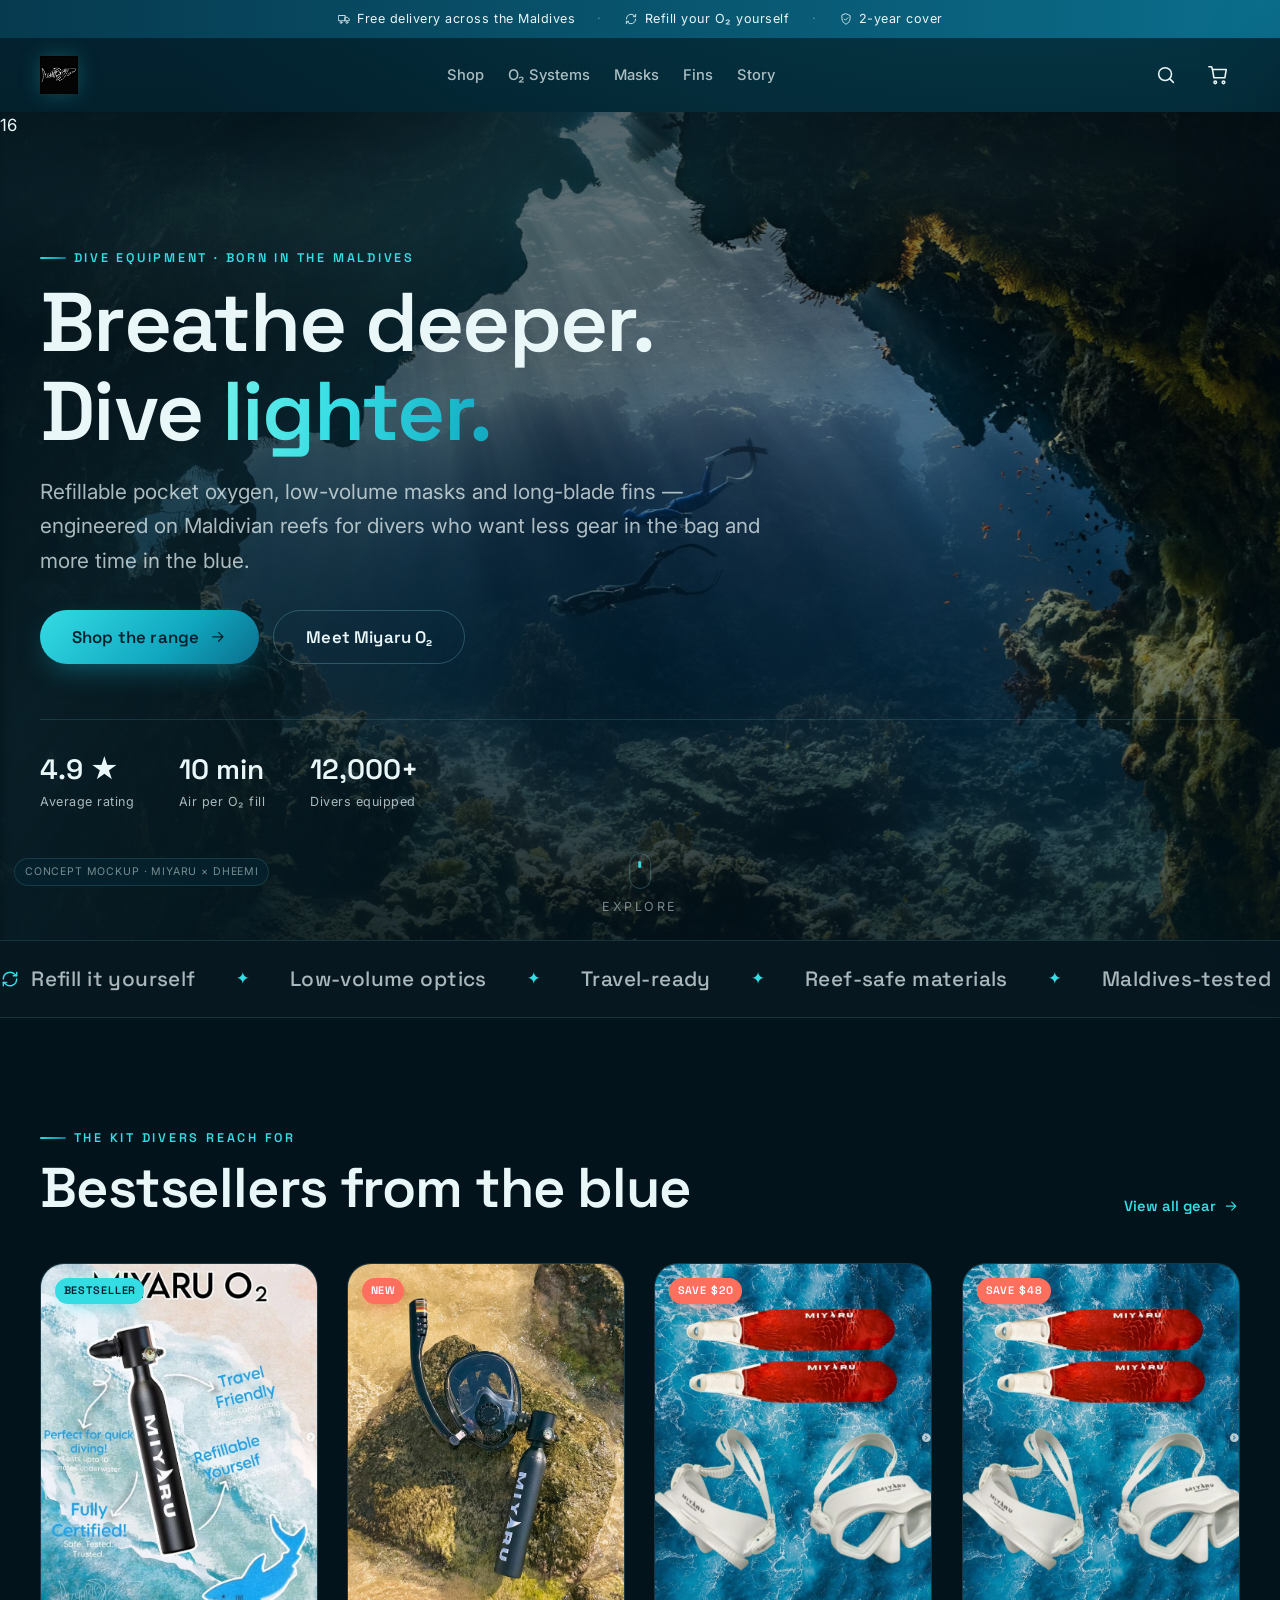
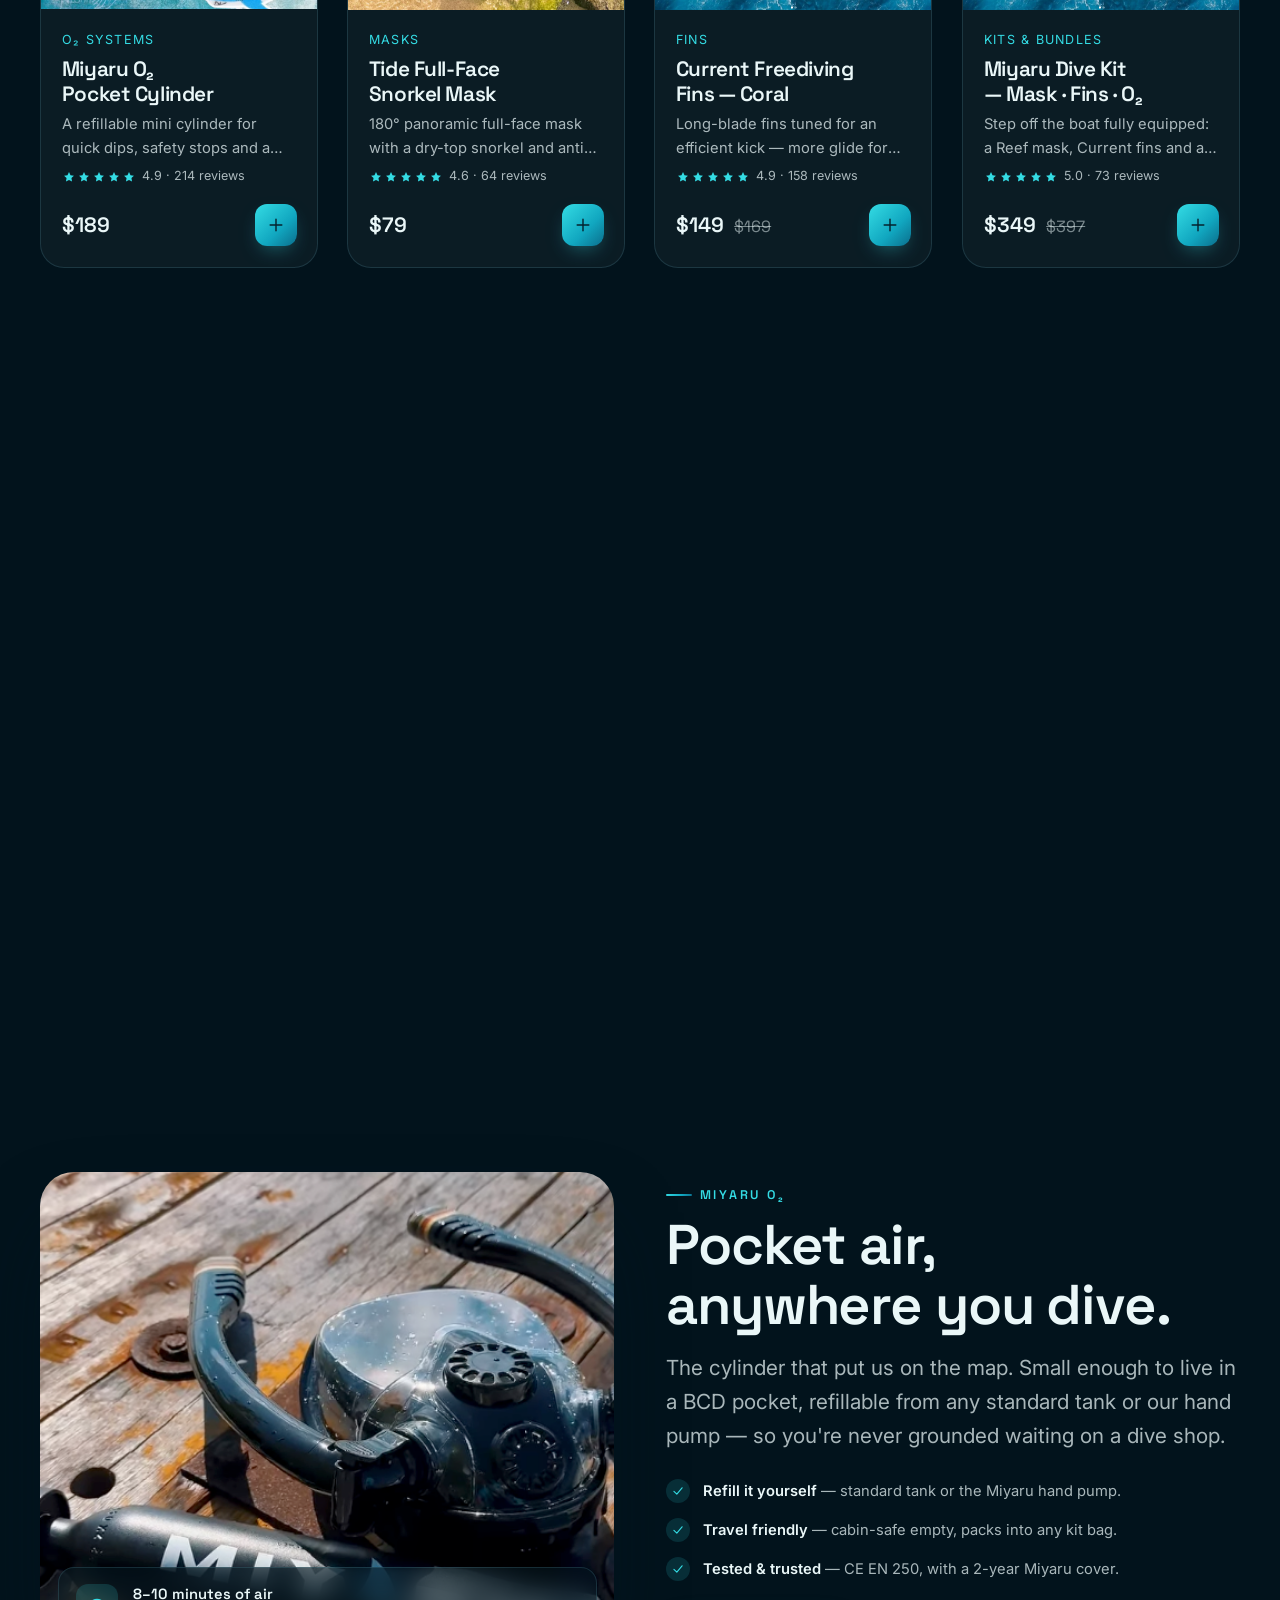
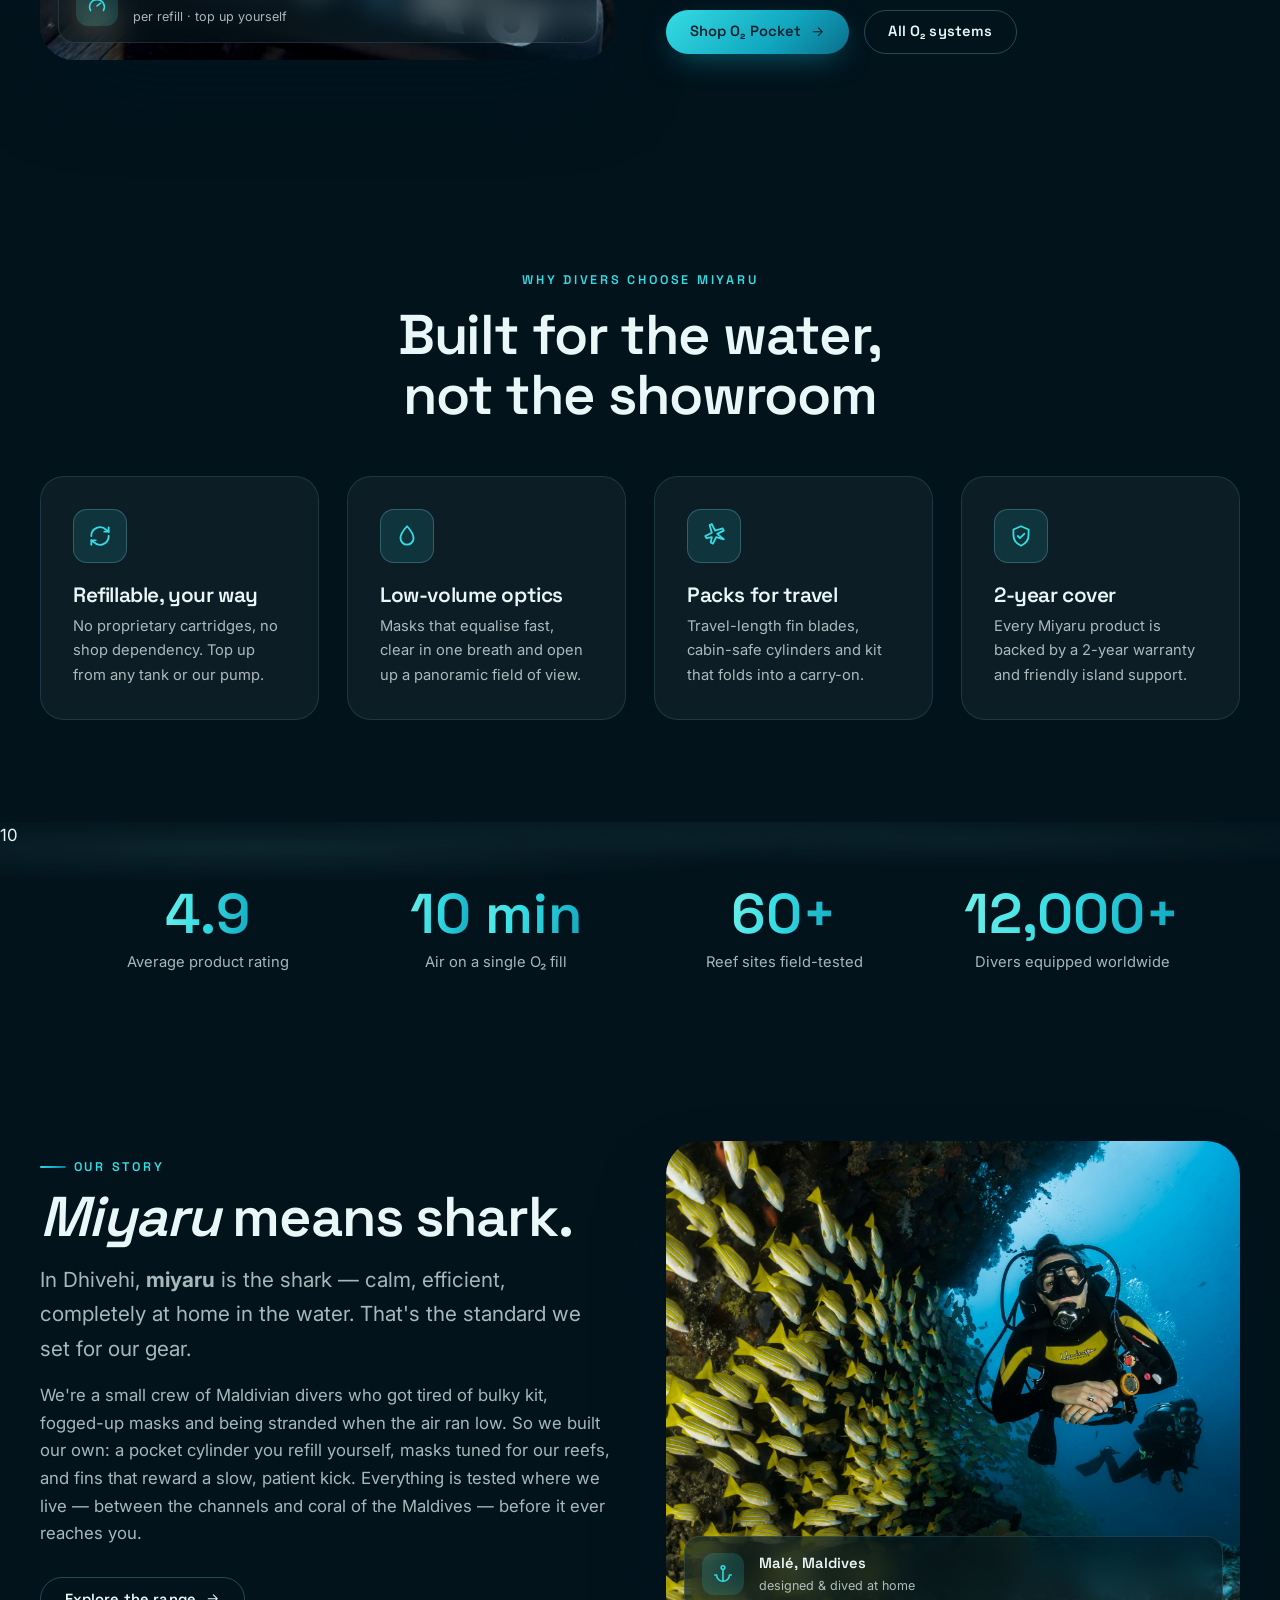
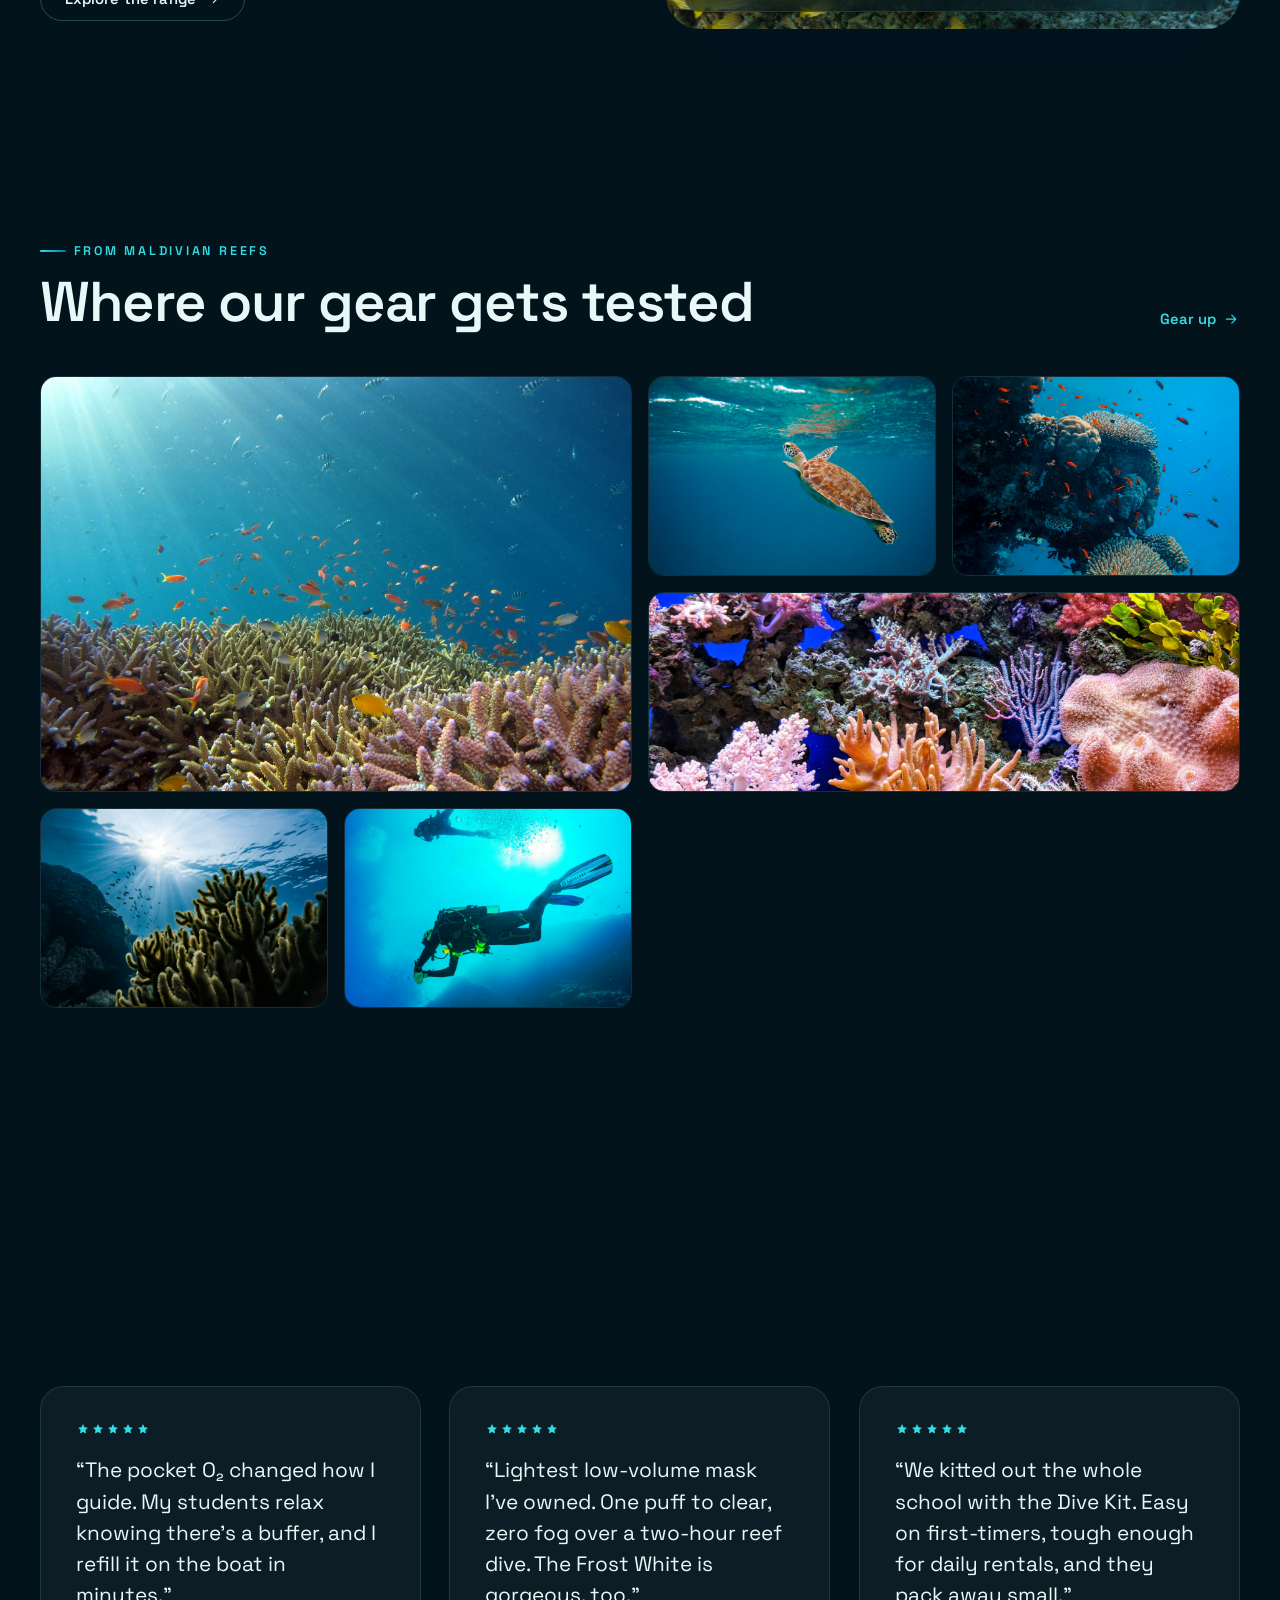
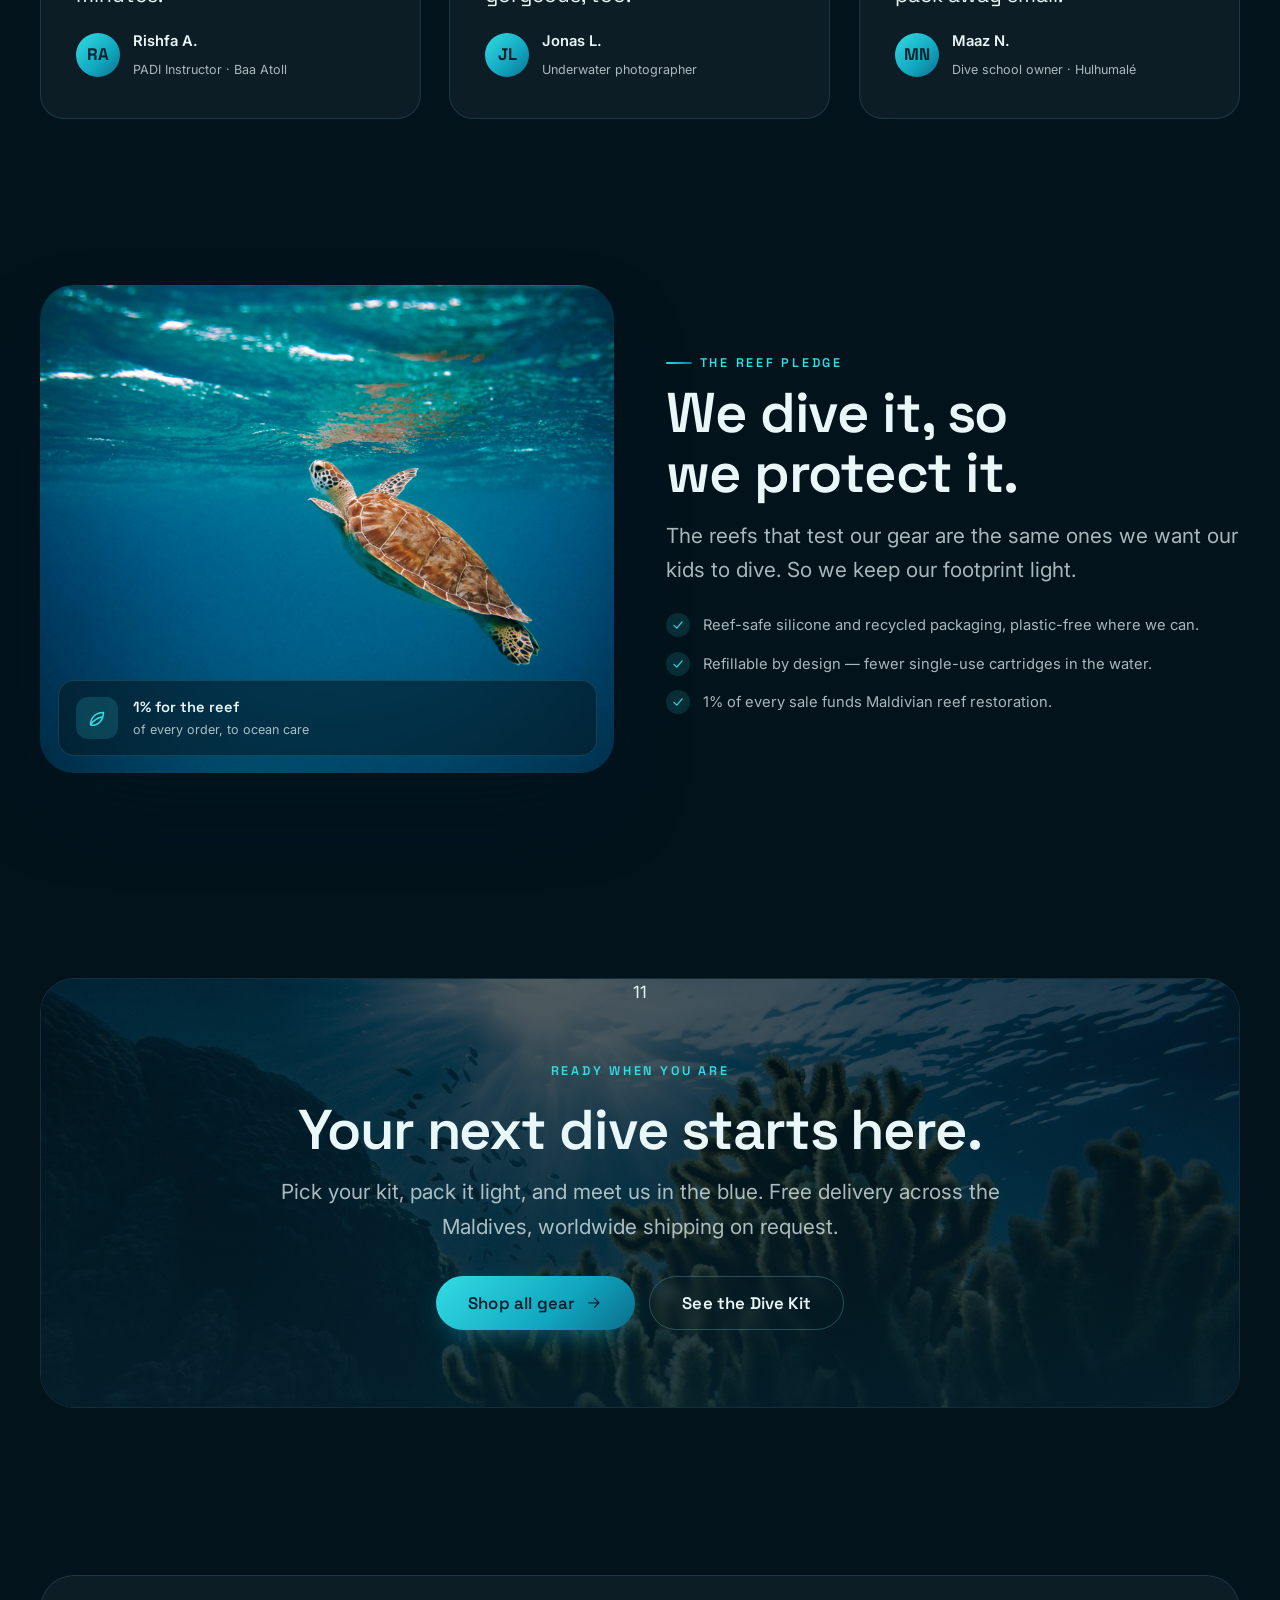
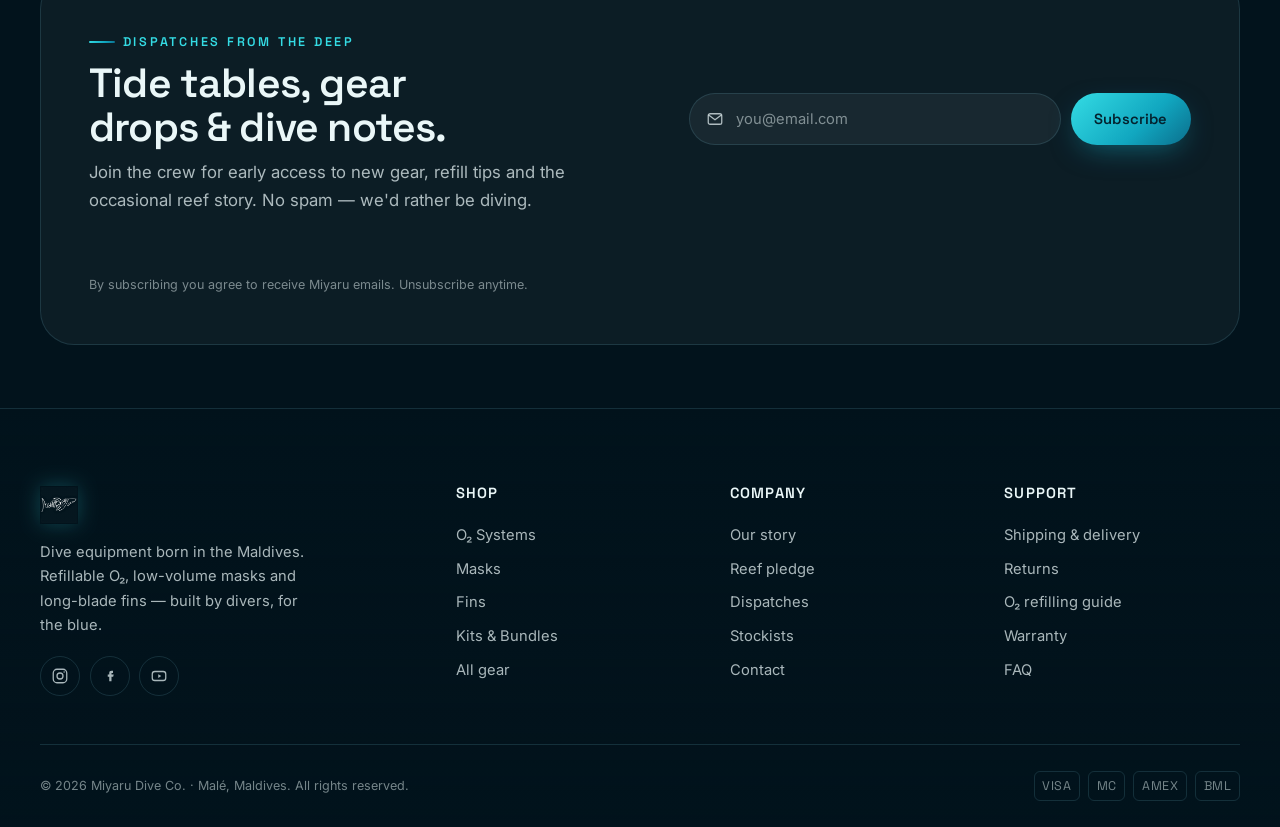
==== index.html @ 2f637803 "Miyaru dive-equipment mockup Static ocean-themed ecommerce concept: marketing home, shop, product de" ====
<!DOCTYPE html>
<html lang="en">
<head>
  <meta charset="UTF-8">
  <meta name="viewport" content="width=device-width, initial-scale=1, viewport-fit=cover">
  <title>Miyaru · Dive equipment born in the Maldives</title>
  <meta name="description" content="Miyaru makes refillable pocket oxygen, low-volume masks and long-blade freediving fins — engineered on Maldivian reefs for divers who want less gear and more water.">
  <meta name="theme-color" content="#02131c">
  <link rel="icon" href="assets/favicon.svg" type="image/svg+xml">
  <meta property="og:title" content="Miyaru · Dive equipment born in the Maldives">
  <meta property="og:description" content="Refillable pocket oxygen, low-volume masks and long-blade fins. Built by divers, for the blue.">
  <meta property="og:type" content="website">
  <link rel="preconnect" href="https://fonts.googleapis.com">
  <link rel="preconnect" href="https://fonts.gstatic.com" crossorigin>
  <link href="https://fonts.googleapis.com/css2?family=Inter:wght@400;500;600;700&family=Space+Grotesk:wght@400;500;600;700&display=swap" rel="stylesheet">
  <link rel="stylesheet" href="css/styles.css">
</head>
<body data-page="home" data-year="2026">

  <main id="top">

    <!-- ============ HERO ============ -->
    <section class="hero">
      <div class="hero-media"><img data-parallax="0.16" src="assets/img/diver-blue.jpg" alt="Two freedivers gliding through a sunlit reef cavern"></div>
      <div class="caustics"></div>
      <div class="light-rays"></div>
      <div class="bubbles" data-count="16"></div>
      <div class="container wide hero-inner">
        <span class="eyebrow reveal fade">Dive equipment · born in the Maldives</span>
        <h1 class="reveal d1">Breathe deeper.<br>Dive <span class="text-grad">lighter.</span></h1>
        <p class="lede reveal d2">Refillable pocket oxygen, low-volume masks and long-blade fins — engineered on Maldivian reefs for divers who want less gear in the bag and more time in the blue.</p>
        <div class="hero-cta reveal d3">
          <a class="btn btn-lg" href="shop.html">Shop the range <svg class="ico" viewBox="0 0 24 24" fill="none" stroke="currentColor" stroke-width="1.7" stroke-linecap="round" stroke-linejoin="round"><path d="M5 12h14M13 6l6 6-6 6"/></svg></a>
          <a class="btn btn-ghost btn-lg" href="#o2">Meet Miyaru O₂</a>
        </div>
        <div class="hero-stats reveal d4">
          <div><div class="s-val"><span data-count="4.9"></span> ★</div><div class="s-lbl">Average rating</div></div>
          <div><div class="s-val"><span data-count="10"></span> min</div><div class="s-lbl">Air per O₂ fill</div></div>
          <div><div class="s-val"><span data-count="12000" data-suffix="+"></span></div><div class="s-lbl">Divers equipped</div></div>
        </div>
      </div>
      <a class="scroll-hint" href="#bestsellers" aria-label="Scroll to products">
        <span class="mouse"></span>
        Explore
      </a>
    </section>

    <!-- ============ MARQUEE ============ -->
    <div class="marquee" aria-hidden="true">
      <div class="marquee-track">
        <span class="m-item"><svg class="ico" viewBox="0 0 24 24" fill="none" stroke="currentColor" stroke-width="1.7" stroke-linecap="round" stroke-linejoin="round"><path d="M4 12a8 8 0 0 1 13.7-5.7L20 8"/><path d="M20 4v4h-4"/><path d="M20 12a8 8 0 0 1-13.7 5.7L4 16"/><path d="M4 20v-4h4"/></svg> Refill it yourself</span>
        <span class="m-star">✦</span>
        <span class="m-item">Low-volume optics</span>
        <span class="m-star">✦</span>
        <span class="m-item">Travel-ready</span>
        <span class="m-star">✦</span>
        <span class="m-item">Reef-safe materials</span>
        <span class="m-star">✦</span>
        <span class="m-item">Maldives-tested</span>
        <span class="m-star">✦</span>
        <span class="m-item">2-year cover</span>
        <span class="m-star">✦</span>
        <span class="m-item">Free island delivery</span>
        <span class="m-star">✦</span>
      </div>
    </div>

    <!-- ============ BESTSELLERS ============ -->
    <section class="section" id="bestsellers">
      <div class="container wide">
        <div class="split-head">
          <div>
            <span class="eyebrow reveal fade">The kit divers reach for</span>
            <h2 class="reveal">Bestsellers from the blue</h2>
          </div>
          <a class="link-arrow reveal" href="shop.html">View all gear <svg viewBox="0 0 24 24" fill="none" stroke="currentColor" stroke-width="1.7" stroke-linecap="round" stroke-linejoin="round"><path d="M5 12h14M13 6l6 6-6 6"/></svg></a>
        </div>
        <div class="product-grid" data-featured="o2-pocket,mask-tide,fins-current,kit-explorer"></div>
      </div>
    </section>

    <!-- ============ CATEGORIES ============ -->
    <section class="section tight">
      <div class="container wide">
        <div class="section-head center">
          <span class="eyebrow center reveal fade">Three things, done properly</span>
          <h2 class="reveal">Shop by category</h2>
        </div>
        <div class="grid cols-3">
          <a class="cat-card reveal" href="shop.html?cat=oxygen">
            <img src="assets/products/mask-black-tank-beach.png" alt="Miyaru O₂ cylinder and mask on a beach">
            <div class="c-body">
              <span class="c-count">O₂ Systems</span>
              <h3>Pocket oxygen</h3>
              <p>Refillable mini cylinders for quick dips, safety stops and peace of mind.</p>
              <span class="c-go" aria-hidden="true"><svg viewBox="0 0 24 24" fill="none" stroke="currentColor" stroke-width="1.7" stroke-linecap="round" stroke-linejoin="round"><path d="M7 17 17 7M8 7h9v9"/></svg></span>
            </div>
          </a>
          <a class="cat-card reveal d1" href="shop.html?cat=masks">
            <img src="assets/products/mask-white-leaves.png" alt="Miyaru low-volume white dive mask resting on tropical leaves">
            <div class="c-body">
              <span class="c-count">Masks</span>
              <h3>See the whole reef</h3>
              <p>Low-volume and full-face masks with tempered, anti-fog lenses.</p>
              <span class="c-go" aria-hidden="true"><svg viewBox="0 0 24 24" fill="none" stroke="currentColor" stroke-width="1.7" stroke-linecap="round" stroke-linejoin="round"><path d="M7 17 17 7M8 7h9v9"/></svg></span>
            </div>
          </a>
          <a class="cat-card reveal d2" href="shop.html?cat=fins">
            <img src="assets/products/fins-red-masks.png" alt="Miyaru coral-red freediving fins">
            <div class="c-body">
              <span class="c-count">Fins</span>
              <h3>More glide, less effort</h3>
              <p>Long-blade freediving fins tuned for an efficient kick and easy travel.</p>
              <span class="c-go" aria-hidden="true"><svg viewBox="0 0 24 24" fill="none" stroke="currentColor" stroke-width="1.7" stroke-linecap="round" stroke-linejoin="round"><path d="M7 17 17 7M8 7h9v9"/></svg></span>
            </div>
          </a>
        </div>
      </div>
    </section>

    <!-- ============ O2 SPOTLIGHT ============ -->
    <section class="section" id="o2">
      <div class="container wide">
        <div class="split">
          <div class="split-media reveal left">
            <img src="assets/products/mask-black-tank-beach.png" alt="The black Miyaru O₂ cylinder and dive mask on a wooden deck by the sea">
            <div class="float-card">
              <span class="fc-ico"><svg class="ico" viewBox="0 0 24 24" fill="none" stroke="currentColor" stroke-width="1.7" stroke-linecap="round" stroke-linejoin="round"><path d="M12 13l4-3"/><path d="M5 18a8 8 0 1 1 14 0"/></svg></span>
              <div><div class="fc-t">8–10 minutes of air</div><div class="fc-s">per refill · top up yourself</div></div>
            </div>
          </div>
          <div class="reveal right">
            <span class="eyebrow">Miyaru O₂</span>
            <h2 style="margin:.6rem 0 1rem">Pocket air,<br>anywhere you dive.</h2>
            <p class="lede">The cylinder that put us on the map. Small enough to live in a BCD pocket, refillable from any standard tank or our hand pump — so you're never grounded waiting on a dive shop.</p>
            <ul class="tick-list">
              <li><span class="tk"><svg viewBox="0 0 24 24" fill="none" stroke="currentColor" stroke-width="1.9" stroke-linecap="round" stroke-linejoin="round"><path d="M5 12.5 10 17.5 19 6.5"/></svg></span><span><strong>Refill it yourself</strong> — standard tank or the Miyaru hand pump.</span></li>
              <li><span class="tk"><svg viewBox="0 0 24 24" fill="none" stroke="currentColor" stroke-width="1.9" stroke-linecap="round" stroke-linejoin="round"><path d="M5 12.5 10 17.5 19 6.5"/></svg></span><span><strong>Travel friendly</strong> — cabin-safe empty, packs into any kit bag.</span></li>
              <li><span class="tk"><svg viewBox="0 0 24 24" fill="none" stroke="currentColor" stroke-width="1.9" stroke-linecap="round" stroke-linejoin="round"><path d="M5 12.5 10 17.5 19 6.5"/></svg></span><span><strong>Tested &amp; trusted</strong> — CE EN 250, with a 2-year Miyaru cover.</span></li>
            </ul>
            <div class="hero-cta" style="margin-top:1.8rem">
              <a class="btn" href="product.html?id=o2-pocket">Shop O₂ Pocket <svg class="ico" viewBox="0 0 24 24" fill="none" stroke="currentColor" stroke-width="1.7" stroke-linecap="round" stroke-linejoin="round"><path d="M5 12h14M13 6l6 6-6 6"/></svg></a>
              <a class="btn btn-ghost" href="shop.html?cat=oxygen">All O₂ systems</a>
            </div>
          </div>
        </div>
      </div>
    </section>

    <!-- ============ WHY MIYARU ============ -->
    <section class="section">
      <div class="container wide">
        <div class="section-head center">
          <span class="eyebrow center reveal fade">Why divers choose Miyaru</span>
          <h2 class="reveal">Built for the water, not the showroom</h2>
        </div>
        <div class="grid cols-4">
          <article class="feature-card reveal">
            <span class="f-ico"><svg class="ico" viewBox="0 0 24 24" fill="none" stroke="currentColor" stroke-width="1.7" stroke-linecap="round" stroke-linejoin="round"><path d="M4 12a8 8 0 0 1 13.7-5.7L20 8"/><path d="M20 4v4h-4"/><path d="M20 12a8 8 0 0 1-13.7 5.7L4 16"/><path d="M4 20v-4h4"/></svg></span>
            <h3>Refillable, your way</h3>
            <p>No proprietary cartridges, no shop dependency. Top up from any tank or our pump.</p>
          </article>
          <article class="feature-card reveal d1">
            <span class="f-ico"><svg class="ico" viewBox="0 0 24 24" fill="none" stroke="currentColor" stroke-width="1.7" stroke-linecap="round" stroke-linejoin="round"><path d="M12 3s6 6.5 6 11a6 6 0 0 1-12 0c0-4.5 6-11 6-11z"/></svg></span>
            <h3>Low-volume optics</h3>
            <p>Masks that equalise fast, clear in one breath and open up a panoramic field of view.</p>
          </article>
          <article class="feature-card reveal d2">
            <span class="f-ico"><svg class="ico" viewBox="0 0 24 24" fill="none" stroke="currentColor" stroke-width="1.7" stroke-linecap="round" stroke-linejoin="round"><path d="M21 15l-7-2-3 6-2-1 1-5-5 1-1-2 6-3-2-7 2-1 3 6 7-2 1 2-6 3z"/></svg></span>
            <h3>Packs for travel</h3>
            <p>Travel-length fin blades, cabin-safe cylinders and kit that folds into a carry-on.</p>
          </article>
          <article class="feature-card reveal d3">
            <span class="f-ico"><svg class="ico" viewBox="0 0 24 24" fill="none" stroke="currentColor" stroke-width="1.7" stroke-linecap="round" stroke-linejoin="round"><path d="M12 3l7 3v5c0 4.5-3 8-7 10-4-2-7-5.5-7-10V6z"/><path d="M9 12l2 2 4-4"/></svg></span>
            <h3>2-year cover</h3>
            <p>Every Miyaru product is backed by a 2-year warranty and friendly island support.</p>
          </article>
        </div>
      </div>
    </section>

    <!-- ============ STATS BAND ============ -->
    <section class="section tight" style="position:relative;overflow:hidden">
      <div class="caustics"></div>
      <div class="bubbles" data-count="10"></div>
      <div class="container">
        <div class="stat-band">
          <div class="stat reveal"><div class="s-num"><span class="text-grad" data-count="4.9"></span></div><div class="s-lbl">Average product rating</div></div>
          <div class="stat reveal d1"><div class="s-num"><span class="text-grad" data-count="10"></span><span class="text-grad"> min</span></div><div class="s-lbl">Air on a single O₂ fill</div></div>
          <div class="stat reveal d2"><div class="s-num"><span class="text-grad" data-count="60" data-suffix="+"></span></div><div class="s-lbl">Reef sites field-tested</div></div>
          <div class="stat reveal d3"><div class="s-num"><span class="text-grad" data-count="12000" data-suffix="+"></span></div><div class="s-lbl">Divers equipped worldwide</div></div>
        </div>
      </div>
    </section>

    <!-- ============ STORY ============ -->
    <section class="section" id="story">
      <div class="container wide">
        <div class="split reverse">
          <div class="split-media reveal right">
            <img src="assets/img/hero-diver.jpg" alt="A diver beside a wall of golden snapper on a Maldivian reef">
            <div class="float-card">
              <span class="fc-ico"><svg class="ico" viewBox="0 0 24 24" fill="none" stroke="currentColor" stroke-width="1.7" stroke-linecap="round" stroke-linejoin="round"><circle cx="12" cy="5" r="2"/><path d="M12 7v13M5 13a7 7 0 0 0 14 0M3 13h2M19 13h2"/></svg></span>
              <div><div class="fc-t">Malé, Maldives</div><div class="fc-s">designed &amp; dived at home</div></div>
            </div>
          </div>
          <div class="reveal left">
            <span class="eyebrow">Our story</span>
            <h2 style="margin:.6rem 0 1rem"><em>Miyaru</em> means shark.</h2>
            <p class="lede">In Dhivehi, <strong>miyaru</strong> is the shark — calm, efficient, completely at home in the water. That's the standard we set for our gear.</p>
            <p class="muted" style="margin-top:1rem">We're a small crew of Maldivian divers who got tired of bulky kit, fogged-up masks and being stranded when the air ran low. So we built our own: a pocket cylinder you refill yourself, masks tuned for our reefs, and fins that reward a slow, patient kick. Everything is tested where we live — between the channels and coral of the Maldives — before it ever reaches you.</p>
            <div class="hero-cta" style="margin-top:1.8rem">
              <a class="btn btn-ghost" href="shop.html">Explore the range <svg class="ico" viewBox="0 0 24 24" fill="none" stroke="currentColor" stroke-width="1.7" stroke-linecap="round" stroke-linejoin="round"><path d="M5 12h14M13 6l6 6-6 6"/></svg></a>
            </div>
          </div>
        </div>
      </div>
    </section>

    <!-- ============ GALLERY ============ -->
    <section class="section">
      <div class="container wide">
        <div class="split-head">
          <div>
            <span class="eyebrow reveal fade">From Maldivian reefs</span>
            <h2 class="reveal">Where our gear gets tested</h2>
          </div>
          <a class="link-arrow reveal" href="shop.html">Gear up <svg viewBox="0 0 24 24" fill="none" stroke="currentColor" stroke-width="1.7" stroke-linecap="round" stroke-linejoin="round"><path d="M5 12h14M13 6l6 6-6 6"/></svg></a>
        </div>
        <div class="gallery reveal fade">
          <a class="g-wide g-tall" href="shop.html"><img src="assets/img/coral-reef.jpg" alt="Sunlit coral reef teeming with fish" loading="lazy"></a>
          <a href="shop.html"><img src="assets/img/turtle.jpg" alt="Green sea turtle near the surface" loading="lazy"></a>
          <a href="shop.html"><img src="assets/img/reef-color.jpg" alt="Reef wall with orange anthias" loading="lazy"></a>
          <a class="g-wide" href="shop.html"><img src="assets/img/reef-school.jpg" alt="Colourful soft coral garden" loading="lazy"></a>
          <a href="shop.html"><img src="assets/img/deep-blue.jpg" alt="Sunburst through the ocean surface over coral" loading="lazy"></a>
          <a href="shop.html"><img src="assets/img/diver-bubbles.jpg" alt="Diver silhouette ascending with fins" loading="lazy"></a>
        </div>
      </div>
    </section>

    <!-- ============ TESTIMONIALS ============ -->
    <section class="section tight">
      <div class="container wide">
        <div class="section-head center">
          <span class="eyebrow center reveal fade">Word from the water</span>
          <h2 class="reveal">Trusted by divers &amp; dive schools</h2>
        </div>
        <div class="grid cols-3">
          <figure class="testi reveal">
            <span class="stars"><svg viewBox="0 0 24 24"><path d="M12 3.5l2.6 5.3 5.9.9-4.3 4.1 1 5.8L12 17l-5.2 2.6 1-5.8L3.5 9.7l5.9-.9z" fill="currentColor"/></svg><svg viewBox="0 0 24 24"><path d="M12 3.5l2.6 5.3 5.9.9-4.3 4.1 1 5.8L12 17l-5.2 2.6 1-5.8L3.5 9.7l5.9-.9z" fill="currentColor"/></svg><svg viewBox="0 0 24 24"><path d="M12 3.5l2.6 5.3 5.9.9-4.3 4.1 1 5.8L12 17l-5.2 2.6 1-5.8L3.5 9.7l5.9-.9z" fill="currentColor"/></svg><svg viewBox="0 0 24 24"><path d="M12 3.5l2.6 5.3 5.9.9-4.3 4.1 1 5.8L12 17l-5.2 2.6 1-5.8L3.5 9.7l5.9-.9z" fill="currentColor"/></svg><svg viewBox="0 0 24 24"><path d="M12 3.5l2.6 5.3 5.9.9-4.3 4.1 1 5.8L12 17l-5.2 2.6 1-5.8L3.5 9.7l5.9-.9z" fill="currentColor"/></svg></span>
            <blockquote>“The pocket O₂ changed how I guide. My students relax knowing there's a buffer, and I refill it on the boat in minutes.”</blockquote>
            <figcaption class="t-who"><span class="t-av">RA</span><span><span class="t-name">Rishfa A.</span><br><span class="t-role">PADI Instructor · Baa Atoll</span></span></figcaption>
          </figure>
          <figure class="testi reveal d1">
            <span class="stars"><svg viewBox="0 0 24 24"><path d="M12 3.5l2.6 5.3 5.9.9-4.3 4.1 1 5.8L12 17l-5.2 2.6 1-5.8L3.5 9.7l5.9-.9z" fill="currentColor"/></svg><svg viewBox="0 0 24 24"><path d="M12 3.5l2.6 5.3 5.9.9-4.3 4.1 1 5.8L12 17l-5.2 2.6 1-5.8L3.5 9.7l5.9-.9z" fill="currentColor"/></svg><svg viewBox="0 0 24 24"><path d="M12 3.5l2.6 5.3 5.9.9-4.3 4.1 1 5.8L12 17l-5.2 2.6 1-5.8L3.5 9.7l5.9-.9z" fill="currentColor"/></svg><svg viewBox="0 0 24 24"><path d="M12 3.5l2.6 5.3 5.9.9-4.3 4.1 1 5.8L12 17l-5.2 2.6 1-5.8L3.5 9.7l5.9-.9z" fill="currentColor"/></svg><svg viewBox="0 0 24 24"><path d="M12 3.5l2.6 5.3 5.9.9-4.3 4.1 1 5.8L12 17l-5.2 2.6 1-5.8L3.5 9.7l5.9-.9z" fill="currentColor"/></svg></span>
            <blockquote>“Lightest low-volume mask I've owned. One puff to clear, zero fog over a two-hour reef dive. The Frost White is gorgeous, too.”</blockquote>
            <figcaption class="t-who"><span class="t-av">JL</span><span><span class="t-name">Jonas L.</span><br><span class="t-role">Underwater photographer</span></span></figcaption>
          </figure>
          <figure class="testi reveal d2">
            <span class="stars"><svg viewBox="0 0 24 24"><path d="M12 3.5l2.6 5.3 5.9.9-4.3 4.1 1 5.8L12 17l-5.2 2.6 1-5.8L3.5 9.7l5.9-.9z" fill="currentColor"/></svg><svg viewBox="0 0 24 24"><path d="M12 3.5l2.6 5.3 5.9.9-4.3 4.1 1 5.8L12 17l-5.2 2.6 1-5.8L3.5 9.7l5.9-.9z" fill="currentColor"/></svg><svg viewBox="0 0 24 24"><path d="M12 3.5l2.6 5.3 5.9.9-4.3 4.1 1 5.8L12 17l-5.2 2.6 1-5.8L3.5 9.7l5.9-.9z" fill="currentColor"/></svg><svg viewBox="0 0 24 24"><path d="M12 3.5l2.6 5.3 5.9.9-4.3 4.1 1 5.8L12 17l-5.2 2.6 1-5.8L3.5 9.7l5.9-.9z" fill="currentColor"/></svg><svg viewBox="0 0 24 24"><path d="M12 3.5l2.6 5.3 5.9.9-4.3 4.1 1 5.8L12 17l-5.2 2.6 1-5.8L3.5 9.7l5.9-.9z" fill="currentColor"/></svg></span>
            <blockquote>“We kitted out the whole school with the Dive Kit. Easy on first-timers, tough enough for daily rentals, and they pack away small.”</blockquote>
            <figcaption class="t-who"><span class="t-av">MN</span><span><span class="t-name">Maaz N.</span><br><span class="t-role">Dive school owner · Hulhumalé</span></span></figcaption>
          </figure>
        </div>
      </div>
    </section>

    <!-- ============ REEF PLEDGE ============ -->
    <section class="section" id="reef">
      <div class="container wide">
        <div class="split">
          <div class="split-media reveal left">
            <img src="assets/img/turtle.jpg" alt="A green sea turtle swimming toward the surface in clear blue water">
            <div class="float-card">
              <span class="fc-ico"><svg class="ico" viewBox="0 0 24 24" fill="none" stroke="currentColor" stroke-width="1.7" stroke-linecap="round" stroke-linejoin="round"><path d="M5 19c0-8 6-13 14-13 0 8-5 14-13 14-1 0-1-1-1-1z"/><path d="M5 19C9 14 13 12 17 11"/></svg></span>
              <div><div class="fc-t">1% for the reef</div><div class="fc-s">of every order, to ocean care</div></div>
            </div>
          </div>
          <div class="reveal right">
            <span class="eyebrow">The reef pledge</span>
            <h2 style="margin:.6rem 0 1rem">We dive it, so we protect it.</h2>
            <p class="lede">The reefs that test our gear are the same ones we want our kids to dive. So we keep our footprint light.</p>
            <ul class="tick-list">
              <li><span class="tk"><svg viewBox="0 0 24 24" fill="none" stroke="currentColor" stroke-width="1.9" stroke-linecap="round" stroke-linejoin="round"><path d="M5 12.5 10 17.5 19 6.5"/></svg></span><span>Reef-safe silicone and recycled packaging, plastic-free where we can.</span></li>
              <li><span class="tk"><svg viewBox="0 0 24 24" fill="none" stroke="currentColor" stroke-width="1.9" stroke-linecap="round" stroke-linejoin="round"><path d="M5 12.5 10 17.5 19 6.5"/></svg></span><span>Refillable by design — fewer single-use cartridges in the water.</span></li>
              <li><span class="tk"><svg viewBox="0 0 24 24" fill="none" stroke="currentColor" stroke-width="1.9" stroke-linecap="round" stroke-linejoin="round"><path d="M5 12.5 10 17.5 19 6.5"/></svg></span><span>1% of every sale funds Maldivian reef restoration.</span></li>
            </ul>
          </div>
        </div>
      </div>
    </section>

    <!-- ============ CTA BAND ============ -->
    <section class="section">
      <div class="container wide">
        <div class="cta-band reveal fade">
          <img src="assets/img/deep-blue.jpg" alt="">
          <div class="bubbles" data-count="12"></div>
          <span class="eyebrow center" style="justify-content:center">Ready when you are</span>
          <h2 style="margin:1rem 0">Your next dive starts here.</h2>
          <p class="lede">Pick your kit, pack it light, and meet us in the blue. Free delivery across the Maldives, worldwide shipping on request.</p>
          <div class="hero-cta">
            <a class="btn btn-lg" href="shop.html">Shop all gear <svg class="ico" viewBox="0 0 24 24" fill="none" stroke="currentColor" stroke-width="1.7" stroke-linecap="round" stroke-linejoin="round"><path d="M5 12h14M13 6l6 6-6 6"/></svg></a>
            <a class="btn btn-ghost btn-lg" href="product.html?id=kit-explorer">See the Dive Kit</a>
          </div>
        </div>
      </div>
    </section>

    <!-- ============ NEWSLETTER ============ -->
    <section class="section tight" id="newsletter">
      <div class="container wide">
        <div class="newsletter reveal fade">
          <div>
            <span class="eyebrow">Dispatches from the deep</span>
            <h2 style="margin:.6rem 0 .6rem;font-size:var(--fs-xl)">Tide tables, gear drops &amp; dive notes.</h2>
            <p class="muted">Join the crew for early access to new gear, refill tips and the occasional reef story. No spam — we'd rather be diving.</p>
          </div>
          <form class="subscribe" id="newsletterForm" novalidate>
            <label class="field" style="flex:1 1 240px">
              <svg viewBox="0 0 24 24" fill="none" stroke="currentColor" stroke-width="1.7" stroke-linecap="round" stroke-linejoin="round"><rect x="3" y="5" width="18" height="14" rx="2.5"/><path d="m4 7 8 6 8-6"/></svg>
              <input type="email" required placeholder="you@email.com" aria-label="Email address">
            </label>
            <button class="btn" type="submit">Subscribe</button>
          </form>
          <p class="form-note" id="newsletterNote">By subscribing you agree to receive Miyaru emails. Unsubscribe anytime.</p>
        </div>
      </div>
    </section>

  </main>

  <script src="js/products.js"></script>
  <script src="js/app.js"></script>
</body>
</html>
---- css/styles.css ----
/* =====================================================================
   MIYARU — Dive Equipment, born in the Maldives
   Ocean-themed ecommerce mockup · vanilla CSS design system
   Author: GTS / Dheemi  ·  Mockup build
   --------------------------------------------------------------------
   Contents
   01 Tokens & theme
   02 Reset & base
   03 Typography
   04 Layout primitives (container, section, grid)
   05 Buttons & chips
   06 Ambient ocean effects (caustics, bubbles, waves, glow)
   07 Header / announcement / navigation (desktop + mobile)
   08 Hero
   09 Marquee
   10 Feature / value props
   11 Category cards
   12 Product cards & grids
   13 Split feature blocks
   14 Stats
   15 Gallery
   16 Testimonials
   17 CTA band & newsletter
   18 Footer
   19 Cart drawer, backdrop, toast
   20 Shop page (filters / toolbar)
   21 Product detail page
   22 Checkout page
   23 Reveal animations & motion preferences
   24 Responsive refinements
   ===================================================================== */

/* ---------- 01 Tokens & theme ---------- */
:root {
  /* Ocean palette */
  --abyss:   #02131c;
  --deep:    #04212e;
  --ocean:   #063a4f;
  --tide:    #0b6e8c;
  --lagoon:  #11a7c0;
  --aqua:    #34dce4;
  --aqua-2:  #6ff0ea;
  --foam:    #eaf7f8;
  --mist:    #b9d4d9;
  --sand:    #ece2cd;
  --coral:   #ff6f5e;
  --coral-2: #ff8a73;
  --ink:     #061019;
  --paper:   #f3fafb;
  --paper-2: #e6f1f3;

  /* Semantic */
  --bg:            var(--abyss);
  --text:          var(--foam);
  --text-soft:     rgba(234, 247, 248, 0.72);
  --text-faint:    rgba(234, 247, 248, 0.50);
  --line:          rgba(120, 200, 215, 0.16);
  --line-strong:   rgba(120, 200, 215, 0.30);
  --card:          rgba(255, 255, 255, 0.045);
  --card-2:        rgba(255, 255, 255, 0.07);
  --glass:         rgba(4, 24, 33, 0.55);

  /* Brand gradients */
  --grad-aqua:  linear-gradient(135deg, var(--aqua) 0%, var(--lagoon) 60%, var(--tide) 100%);
  --grad-deep:  linear-gradient(180deg, #03222f 0%, #02131c 100%);
  --grad-text:  linear-gradient(100deg, var(--aqua-2), var(--aqua) 45%, var(--lagoon));

  /* Type */
  --font-display: "Space Grotesk", "Inter", system-ui, sans-serif;
  --font-body:    "Inter", system-ui, -apple-system, "Segoe UI", Roboto, sans-serif;

  /* Fluid type scale */
  --fs-xs:   clamp(0.72rem, 0.69rem + 0.12vw, 0.80rem);
  --fs-sm:   clamp(0.82rem, 0.78rem + 0.18vw, 0.92rem);
  --fs-base: clamp(0.95rem, 0.91rem + 0.22vw, 1.05rem);
  --fs-md:   clamp(1.08rem, 1.00rem + 0.42vw, 1.30rem);
  --fs-lg:   clamp(1.30rem, 1.12rem + 0.85vw, 1.75rem);
  --fs-xl:   clamp(1.70rem, 1.30rem + 1.70vw, 2.55rem);
  --fs-2xl:  clamp(2.15rem, 1.55rem + 2.80vw, 3.50rem);
  --fs-3xl:  clamp(2.70rem, 1.70rem + 4.80vw, 5.20rem);

  /* Spacing */
  --space-1: 0.35rem;
  --space-2: 0.6rem;
  --space-3: 0.9rem;
  --space-4: 1.3rem;
  --space-5: 2rem;
  --space-6: 3rem;
  --space-7: clamp(3rem, 6vw, 6rem);
  --section-y: clamp(3.5rem, 8vw, 7.5rem);

  /* Geometry */
  --container: 1200px;
  --container-wide: 1340px;
  --radius-s: 10px;
  --radius:   16px;
  --radius-l: 24px;
  --radius-xl: 34px;

  /* Shadows */
  --shadow-s: 0 4px 16px rgba(0, 12, 20, 0.30);
  --shadow:   0 18px 50px -18px rgba(0, 18, 28, 0.65);
  --shadow-l: 0 40px 90px -30px rgba(0, 20, 32, 0.75);
  --glow:     0 0 0 1px rgba(52, 220, 228, 0.25), 0 14px 50px -10px rgba(17, 167, 192, 0.45);

  --header-h: 74px;
  --ease: cubic-bezier(0.16, 0.84, 0.32, 1);
  --ease-out: cubic-bezier(0.22, 1, 0.36, 1);
}

/* ---------- 02 Reset & base ---------- */
*, *::before, *::after { box-sizing: border-box; }
* { margin: 0; }

html {
  -webkit-text-size-adjust: 100%;
  text-size-adjust: 100%;
  scroll-behavior: smooth;
  scroll-padding-top: calc(var(--header-h) + 16px);
}

body {
  font-family: var(--font-body);
  font-size: var(--fs-base);
  line-height: 1.65;
  color: var(--text);
  background: var(--bg);
  overflow-x: hidden;
  -webkit-font-smoothing: antialiased;
  text-rendering: optimizeLegibility;
  min-height: 100vh;
  position: relative;
}

/* Deep-sea base wash applied behind everything */
body::before {
  content: "";
  position: fixed;
  inset: 0;
  z-index: -2;
  background:
    radial-gradient(120% 80% at 80% -10%, rgba(17, 167, 192, 0.18), transparent 60%),
    radial-gradient(90% 70% at 0% 100%, rgba(11, 110, 140, 0.20), transparent 55%),
    var(--grad-deep);
}

img, svg, video, picture { display: block; max-width: 100%; height: auto; }
img { border-style: none; }
/* Global icon default — any icon() SVG is constrained unless a more specific rule overrides */
svg.ico { width: 1.15em; height: 1.15em; flex: 0 0 auto; }
a { color: inherit; text-decoration: none; }
button { font: inherit; color: inherit; cursor: pointer; background: none; border: none; }
input, select, textarea { font: inherit; color: inherit; }
ul, ol { list-style: none; padding: 0; }
:focus-visible {
  outline: 2px solid var(--aqua);
  outline-offset: 3px;
  border-radius: 4px;
}
::selection { background: rgba(52, 220, 228, 0.30); color: #fff; }

/* ---------- 03 Typography ---------- */
h1, h2, h3, h4, h5 {
  font-family: var(--font-display);
  font-weight: 600;
  line-height: 1.07;
  letter-spacing: -0.02em;
  color: var(--foam);
  text-wrap: balance;
}
h1 { font-size: var(--fs-3xl); }
h2 { font-size: var(--fs-2xl); }
h3 { font-size: var(--fs-lg); }
p { text-wrap: pretty; }

.eyebrow {
  display: inline-flex;
  align-items: center;
  gap: 0.6em;
  font-family: var(--font-display);
  font-size: var(--fs-xs);
  font-weight: 600;
  letter-spacing: 0.22em;
  text-transform: uppercase;
  color: var(--aqua);
}
.eyebrow::before {
  content: "";
  width: 26px; height: 2px;
  background: var(--grad-aqua);
  border-radius: 2px;
}
.eyebrow.center::before { display: none; }

.lede { font-size: var(--fs-md); color: var(--text-soft); max-width: 56ch; }
.text-grad {
  background: var(--grad-text);
  -webkit-background-clip: text;
  background-clip: text;
  color: transparent;
}
.muted { color: var(--text-soft); }

/* ---------- 04 Layout primitives ---------- */
.container {
  width: 100%;
  max-width: var(--container);
  margin-inline: auto;
  padding-inline: clamp(1.1rem, 4vw, 2.5rem);
}
.container.wide { max-width: var(--container-wide); }
.section { padding-block: var(--section-y); position: relative; }
.section.tight { padding-block: clamp(2.5rem, 5vw, 4rem); }

.section-head { max-width: 62ch; margin-bottom: clamp(2rem, 4vw, 3.2rem); }
.section-head.center { margin-inline: auto; text-align: center; }
.section-head .eyebrow { margin-bottom: var(--space-3); }
.section-head h2 { margin-bottom: var(--space-3); }

.split-head {
  display: flex;
  align-items: flex-end;
  justify-content: space-between;
  gap: var(--space-4);
  flex-wrap: wrap;
  margin-bottom: clamp(1.8rem, 3.5vw, 3rem);
}
.split-head .eyebrow { margin-bottom: var(--space-2); }

.grid { display: grid; gap: clamp(1rem, 2.2vw, 1.8rem); }
.cols-2 { grid-template-columns: repeat(2, minmax(0, 1fr)); }
.cols-3 { grid-template-columns: repeat(3, minmax(0, 1fr)); }
.cols-4 { grid-template-columns: repeat(4, minmax(0, 1fr)); }

.surface-light {
  background:
    radial-gradient(100% 120% at 90% 0%, rgba(17, 167, 192, 0.08), transparent 55%),
    linear-gradient(180deg, #f6fbfc 0%, #e9f3f5 100%);
  color: var(--ink);
}
.surface-light h1, .surface-light h2, .surface-light h3, .surface-light h4 { color: #062430; }
.surface-light .lede, .surface-light .muted { color: #3a5560; }
.surface-light .eyebrow { color: var(--tide); }

/* ---------- 05 Buttons & chips ---------- */
.btn {
  --btn-bg: var(--grad-aqua);
  display: inline-flex;
  align-items: center;
  justify-content: center;
  gap: 0.6em;
  padding: 0.92em 1.6em;
  font-family: var(--font-display);
  font-weight: 600;
  font-size: var(--fs-sm);
  letter-spacing: 0.01em;
  line-height: 1;
  border-radius: 100px;
  color: #04222e;
  background: var(--btn-bg);
  white-space: nowrap;
  transition: transform 0.4s var(--ease), box-shadow 0.4s var(--ease), filter 0.3s ease;
  box-shadow: 0 10px 30px -10px rgba(17, 167, 192, 0.6);
  position: relative;
  isolation: isolate;
}
.btn:hover { transform: translateY(-2px); box-shadow: 0 16px 42px -10px rgba(52, 220, 228, 0.7); }
.btn:active { transform: translateY(0); }
.btn .ico { width: 1.05em; height: 1.05em; }

.btn-ghost {
  --btn-bg: transparent;
  color: var(--foam);
  border: 1px solid var(--line-strong);
  box-shadow: none;
  backdrop-filter: blur(6px);
}
.btn-ghost:hover {
  border-color: var(--aqua);
  background: rgba(52, 220, 228, 0.08);
  box-shadow: none;
}
.btn-coral { --btn-bg: linear-gradient(135deg, var(--coral-2), var(--coral)); color: #fff; box-shadow: 0 10px 30px -10px rgba(255, 111, 94, 0.6); }
.btn-coral:hover { box-shadow: 0 16px 42px -10px rgba(255, 111, 94, 0.7); }
.btn-dark { --btn-bg: #062430; color: var(--foam); }
.btn-block { width: 100%; }
.btn-lg { padding: 1.05em 1.9em; font-size: var(--fs-base); }
.btn-sm { padding: 0.7em 1.15em; font-size: var(--fs-xs); }
.btn:disabled, .btn[aria-disabled="true"] { opacity: 0.5; pointer-events: none; }

.link-arrow {
  display: inline-flex;
  align-items: center;
  gap: 0.5em;
  font-family: var(--font-display);
  font-weight: 600;
  font-size: var(--fs-sm);
  color: var(--aqua);
  transition: gap 0.3s var(--ease);
}
.link-arrow svg { width: 1.1em; height: 1.1em; transition: transform 0.3s var(--ease); }
.link-arrow:hover { gap: 0.8em; }
.link-arrow:hover svg { transform: translateX(3px); }
.surface-light .link-arrow { color: var(--tide); }

.chip {
  display: inline-flex;
  align-items: center;
  gap: 0.45em;
  padding: 0.4em 0.85em;
  font-size: var(--fs-xs);
  font-weight: 600;
  letter-spacing: 0.04em;
  border-radius: 100px;
  border: 1px solid var(--line);
  background: var(--card);
  color: var(--text-soft);
}
.chip .dot { width: 6px; height: 6px; border-radius: 50%; background: var(--aqua); box-shadow: 0 0 8px var(--aqua); }

.badge {
  position: absolute;
  top: 0.9rem;
  left: 0.9rem;
  z-index: 3;
  padding: 0.36em 0.75em;
  font-family: var(--font-display);
  font-size: 0.68rem;
  font-weight: 600;
  letter-spacing: 0.08em;
  text-transform: uppercase;
  border-radius: 100px;
  color: #04222e;
  background: var(--aqua);
  box-shadow: 0 6px 18px -6px rgba(52, 220, 228, 0.7);
}
.badge.coral { background: var(--coral); color: #fff; box-shadow: 0 6px 18px -6px rgba(255, 111, 94, 0.7); }
.badge.sand  { background: var(--sand); color: #4a3e22; }

/* ---------- 06 Ambient ocean effects ---------- */
/* Caustic light shimmer layer */
.caustics {
  position: absolute;
  inset: 0;
  pointer-events: none;
  z-index: 0;
  opacity: 0.5;
  background:
    radial-gradient(60% 22% at 20% 12%, rgba(120, 240, 240, 0.16), transparent 70%),
    radial-gradient(50% 18% at 75% 8%, rgba(120, 240, 240, 0.12), transparent 70%),
    radial-gradient(40% 30% at 50% -5%, rgba(120, 240, 240, 0.10), transparent 70%);
  mix-blend-mode: screen;
  animation: caustic-drift 18s ease-in-out infinite alternate;
}
@keyframes caustic-drift {
  0%   { transform: translate3d(-2%, 0, 0) scale(1.02); opacity: 0.35; }
  50%  { opacity: 0.6; }
  100% { transform: translate3d(3%, 1.5%, 0) scale(1.08); opacity: 0.4; }
}

/* Light-ray sweep */
.light-rays {
  position: absolute;
  inset: -20% 0 auto 0;
  height: 140%;
  pointer-events: none;
  z-index: 0;
  background: conic-gradient(from 200deg at 60% -10%,
    transparent 0deg,
    rgba(120, 240, 240, 0.08) 20deg,
    transparent 40deg,
    rgba(120, 240, 240, 0.06) 70deg,
    transparent 100deg);
  filter: blur(6px);
  mix-blend-mode: screen;
  opacity: 0.7;
  animation: ray-sway 14s ease-in-out infinite alternate;
  transform-origin: 60% 0;
}
@keyframes ray-sway {
  from { transform: rotate(-4deg) scaleY(1); }
  to   { transform: rotate(4deg) scaleY(1.05); }
}

/* Bubbles (JS-generated .bubble elements inside .bubbles) */
.bubbles { position: absolute; inset: 0; overflow: hidden; pointer-events: none; z-index: 1; }
.bubble {
  position: absolute;
  bottom: -10%;
  border-radius: 50%;
  background: radial-gradient(circle at 30% 30%, rgba(255,255,255,0.6), rgba(120,240,240,0.10) 60%, transparent 70%);
  border: 1px solid rgba(255, 255, 255, 0.12);
  animation: bubble-rise linear infinite;
  will-change: transform, opacity;
}
@keyframes bubble-rise {
  0%   { transform: translateY(0) translateX(0) scale(0.6); opacity: 0; }
  10%  { opacity: 0.8; }
  50%  { transform: translateY(-55vh) translateX(14px) scale(1); }
  90%  { opacity: 0.5; }
  100% { transform: translateY(-110vh) translateX(-10px) scale(1.05); opacity: 0; }
}

/* Wave divider */
.wave-divider { position: relative; line-height: 0; width: 100%; overflow: hidden; }
.wave-divider svg { width: 100%; height: clamp(40px, 7vw, 90px); display: block; }
.wave-divider .w-fill { fill: var(--paper); }
.wave-divider.flip svg { transform: rotate(180deg); }
.wave-divider.to-dark .w-fill { fill: var(--abyss); }

/* Soft floating shark/manta silhouette accent */
.silhouette {
  position: absolute;
  pointer-events: none;
  z-index: 0;
  opacity: 0.10;
  color: var(--aqua);
  animation: drift 26s ease-in-out infinite alternate;
}
@keyframes drift {
  from { transform: translate3d(0, 0, 0) rotate(-2deg); }
  to   { transform: translate3d(28px, -22px, 0) rotate(3deg); }
}

/* ---------- 07 Header / announcement / nav ---------- */
.announce {
  position: relative;
  z-index: 60;
  background: linear-gradient(90deg, var(--ocean), var(--tide));
  color: var(--foam);
  font-size: var(--fs-xs);
  letter-spacing: 0.04em;
}
.announce .container {
  display: flex;
  align-items: center;
  justify-content: center;
  gap: 1.4rem;
  min-height: 38px;
  padding-block: 0.4rem;
  text-align: center;
}
.announce .a-item { display: inline-flex; align-items: center; gap: 0.5em; white-space: nowrap; }
.announce .a-item svg { width: 14px; height: 14px; opacity: 0.85; }
.announce .a-sep { opacity: 0.4; }

.site-header {
  position: sticky;
  top: 0;
  z-index: 50;
  transition: background 0.4s var(--ease), box-shadow 0.4s var(--ease), backdrop-filter 0.4s var(--ease);
}
.site-header .bar {
  display: flex;
  align-items: center;
  gap: var(--space-4);
  min-height: var(--header-h);
  padding-block: 0.5rem;
}
.site-header.scrolled {
  background: var(--glass);
  backdrop-filter: blur(16px) saturate(140%);
  -webkit-backdrop-filter: blur(16px) saturate(140%);
  box-shadow: 0 10px 40px -22px rgba(0, 0, 0, 0.8);
  border-bottom: 1px solid var(--line);
}

.brand { display: inline-flex; align-items: center; gap: 0.7rem; flex-shrink: 0; }
.brand img {
  height: 38px;
  width: auto;
  mix-blend-mode: screen; /* drops the black logo background on dark header */
  filter: drop-shadow(0 0 10px rgba(52, 220, 228, 0.25));
}
.brand .wordmark {
  font-family: var(--font-display);
  font-weight: 600;
  font-size: 1.15rem;
  letter-spacing: 0.32em;
  text-transform: uppercase;
  color: var(--foam);
}

.nav { display: flex; align-items: center; gap: clamp(0.4rem, 1.4vw, 1.1rem); margin-inline: auto; }
.nav a {
  position: relative;
  padding: 0.5rem 0.2rem;
  font-size: var(--fs-sm);
  font-weight: 500;
  color: var(--text-soft);
  transition: color 0.25s ease;
}
.nav a::after {
  content: "";
  position: absolute;
  left: 0; right: 0; bottom: -2px;
  height: 2px;
  background: var(--grad-aqua);
  border-radius: 2px;
  transform: scaleX(0);
  transform-origin: left;
  transition: transform 0.35s var(--ease);
}
.nav a:hover, .nav a[aria-current="page"] { color: var(--foam); }
.nav a:hover::after, .nav a[aria-current="page"]::after { transform: scaleX(1); }

.header-actions { display: flex; align-items: center; gap: 0.5rem; flex-shrink: 0; }
.icon-btn {
  display: inline-flex;
  align-items: center;
  justify-content: center;
  width: 44px; height: 44px;
  border-radius: 50%;
  color: var(--foam);
  border: 1px solid transparent;
  transition: background 0.25s ease, border-color 0.25s ease, transform 0.25s ease;
  position: relative;
}
.icon-btn:hover { background: var(--card-2); border-color: var(--line); }
.icon-btn svg { width: 22px; height: 22px; }
.cart-count {
  position: absolute;
  top: 4px; right: 2px;
  min-width: 18px; height: 18px;
  padding: 0 4px;
  display: inline-flex; align-items: center; justify-content: center;
  font-family: var(--font-display);
  font-size: 0.66rem;
  font-weight: 700;
  border-radius: 100px;
  background: var(--coral);
  color: #fff;
  box-shadow: 0 0 0 2px var(--abyss);
  transform: scale(0);
  transition: transform 0.3s var(--ease);
}
.cart-count.show { transform: scale(1); }
.cart-count.bump { animation: bump 0.45s var(--ease); }
@keyframes bump { 0%,100% { transform: scale(1);} 40% { transform: scale(1.4);} }

.hamburger { display: none; }
.hamburger span {
  display: block;
  width: 22px; height: 2px;
  background: var(--foam);
  border-radius: 2px;
  transition: transform 0.35s var(--ease), opacity 0.25s ease;
}
.hamburger span + span { margin-top: 5px; }
body.nav-open .hamburger span:nth-child(1) { transform: translateY(7px) rotate(45deg); }
body.nav-open .hamburger span:nth-child(2) { opacity: 0; }
body.nav-open .hamburger span:nth-child(3) { transform: translateY(-7px) rotate(-45deg); }

/* Mobile nav overlay */
.nav-overlay {
  position: fixed;
  inset: 0;
  z-index: 45;
  background: linear-gradient(180deg, rgba(2,19,28,0.98), rgba(4,33,46,0.98));
  backdrop-filter: blur(14px);
  -webkit-backdrop-filter: blur(14px);
  display: flex;
  flex-direction: column;
  justify-content: center;
  padding: calc(var(--header-h) + 2rem) clamp(1.5rem, 8vw, 4rem) 3rem;
  opacity: 0;
  visibility: hidden;
  transform: translateY(-12px);
  transition: opacity 0.4s var(--ease), transform 0.4s var(--ease), visibility 0.4s;
  overflow-y: auto;
}
body.nav-open .nav-overlay { opacity: 1; visibility: visible; transform: translateY(0); }
.nav-overlay nav { display: flex; flex-direction: column; gap: 0.4rem; }
.nav-overlay a {
  font-family: var(--font-display);
  font-size: clamp(1.6rem, 7vw, 2.4rem);
  font-weight: 600;
  letter-spacing: -0.01em;
  color: var(--foam);
  padding: 0.4rem 0;
  border-bottom: 1px solid var(--line);
  display: flex;
  justify-content: space-between;
  align-items: center;
  opacity: 0;
  transform: translateX(-16px);
}
body.nav-open .nav-overlay a { animation: nav-in 0.5s var(--ease) forwards; }
body.nav-open .nav-overlay a:nth-child(1) { animation-delay: 0.08s; }
body.nav-open .nav-overlay a:nth-child(2) { animation-delay: 0.14s; }
body.nav-open .nav-overlay a:nth-child(3) { animation-delay: 0.20s; }
body.nav-open .nav-overlay a:nth-child(4) { animation-delay: 0.26s; }
body.nav-open .nav-overlay a:nth-child(5) { animation-delay: 0.32s; }
body.nav-open .nav-overlay a:nth-child(6) { animation-delay: 0.38s; }
@keyframes nav-in { to { opacity: 1; transform: translateX(0); } }
.nav-overlay a span { color: var(--aqua); font-size: 1rem; }
.nav-overlay a svg { width: 24px; height: 24px; color: var(--aqua); flex: 0 0 auto; }
.nav-overlay .ov-foot { margin-top: 2rem; display: flex; flex-direction: column; gap: 1rem; }
.nav-overlay .ov-social { display: flex; gap: 0.8rem; }

/* ---------- 08 Hero ---------- */
.hero {
  position: relative;
  min-height: min(92vh, 880px);
  display: flex;
  align-items: center;
  overflow: hidden;
  isolation: isolate;
}
.hero-media { position: absolute; inset: 0; z-index: -1; }
.hero-media img {
  width: 100%; height: 100%;
  object-fit: cover;
  object-position: center 40%;
  transform: scale(1.08);
  will-change: transform;
}
.hero-media::after {
  content: "";
  position: absolute; inset: 0;
  background:
    linear-gradient(180deg, rgba(2,19,28,0.55) 0%, rgba(2,19,28,0.25) 35%, rgba(2,19,28,0.78) 100%),
    linear-gradient(95deg, rgba(2,19,28,0.85) 0%, rgba(2,19,28,0.25) 55%, transparent 100%);
}
.hero-inner { position: relative; z-index: 2; padding-block: clamp(5rem, 12vh, 8rem); max-width: 48rem; }
.hero h1 { margin: 0.6rem 0 1.2rem; }
.hero .lede { margin-bottom: 2rem; }
.hero-cta { display: flex; flex-wrap: wrap; gap: 0.9rem; }
.hero-stats {
  display: flex;
  flex-wrap: wrap;
  gap: clamp(1.2rem, 4vw, 2.8rem);
  margin-top: clamp(2.2rem, 5vw, 3.4rem);
  padding-top: 1.6rem;
  border-top: 1px solid var(--line);
}
.hero-stats .s-val { font-family: var(--font-display); font-size: var(--fs-lg); font-weight: 600; color: var(--foam); }
.hero-stats .s-lbl { font-size: var(--fs-xs); color: var(--text-soft); letter-spacing: 0.04em; }
.scroll-hint {
  position: absolute;
  bottom: 1.4rem; left: 50%;
  transform: translateX(-50%);
  z-index: 3;
  display: flex; flex-direction: column; align-items: center; gap: 0.5rem;
  font-size: var(--fs-xs);
  letter-spacing: 0.2em;
  text-transform: uppercase;
  color: var(--text-faint);
}
.scroll-hint .mouse {
  width: 22px; height: 36px;
  border: 1.5px solid var(--line-strong);
  border-radius: 100px;
  position: relative;
}
.scroll-hint .mouse::after {
  content: "";
  position: absolute; top: 7px; left: 50%;
  width: 3px; height: 7px;
  margin-left: -1.5px;
  border-radius: 100px;
  background: var(--aqua);
  animation: scroll-dot 1.8s ease-in-out infinite;
}
@keyframes scroll-dot { 0% { opacity: 0; transform: translateY(0);} 30% {opacity:1;} 70%{opacity:1;} 100%{opacity:0;transform:translateY(12px);} }

/* ---------- 09 Marquee ---------- */
.marquee {
  border-block: 1px solid var(--line);
  background: rgba(255,255,255,0.02);
  overflow: hidden;
  padding-block: clamp(0.9rem, 2vw, 1.3rem);
}
.marquee-track {
  display: flex;
  align-items: center;
  gap: 2.5rem;
  width: max-content;
  animation: marquee 32s linear infinite;
}
.marquee:hover .marquee-track { animation-play-state: paused; }
.marquee-track .m-item {
  display: inline-flex; align-items: center; gap: 0.7rem;
  font-family: var(--font-display);
  font-size: var(--fs-md);
  font-weight: 500;
  letter-spacing: 0.02em;
  color: var(--text-soft);
  white-space: nowrap;
}
.marquee-track .m-item svg { width: 20px; height: 20px; color: var(--aqua); }
.marquee-track .m-star { color: var(--aqua); }
@keyframes marquee { to { transform: translateX(-50%); } }

/* ---------- 10 Feature / value props ---------- */
.feature-card {
  position: relative;
  padding: clamp(1.4rem, 3vw, 2rem);
  border-radius: var(--radius-l);
  background: var(--card);
  border: 1px solid var(--line);
  overflow: hidden;
  transition: transform 0.5s var(--ease), border-color 0.4s ease, background 0.4s ease;
}
.feature-card:hover { transform: translateY(-6px); border-color: var(--line-strong); background: var(--card-2); }
.feature-card .f-ico {
  width: 54px; height: 54px;
  display: grid; place-items: center;
  border-radius: 14px;
  background: rgba(52, 220, 228, 0.12);
  border: 1px solid var(--line-strong);
  color: var(--aqua);
  margin-bottom: var(--space-4);
}
.feature-card .f-ico svg { width: 26px; height: 26px; }
.feature-card h3 { font-size: var(--fs-md); margin-bottom: 0.5rem; }
.feature-card p { font-size: var(--fs-sm); color: var(--text-soft); }
.feature-card::after {
  content: "";
  position: absolute; inset: 0;
  background: radial-gradient(80% 60% at 100% 0%, rgba(52,220,228,0.10), transparent 60%);
  opacity: 0; transition: opacity 0.4s ease;
}
.feature-card:hover::after { opacity: 1; }

/* ---------- 11 Category cards ---------- */
.cat-card {
  position: relative;
  display: flex;
  flex-direction: column;
  justify-content: flex-end;
  min-height: clamp(280px, 38vw, 420px);
  border-radius: var(--radius-l);
  overflow: hidden;
  isolation: isolate;
  color: var(--foam);
  border: 1px solid var(--line);
}
.cat-card img {
  position: absolute; inset: 0;
  width: 100%; height: 100%;
  object-fit: cover;
  z-index: -2;
  transition: transform 0.9s var(--ease);
}
.cat-card::after {
  content: "";
  position: absolute; inset: 0; z-index: -1;
  background: linear-gradient(180deg, rgba(2,19,28,0.1) 0%, rgba(2,19,28,0.45) 50%, rgba(2,19,28,0.92) 100%);
}
.cat-card:hover img { transform: scale(1.07); }
.cat-card .c-body { padding: clamp(1.3rem, 3vw, 1.9rem); }
.cat-card .c-count { font-size: var(--fs-xs); color: var(--aqua); letter-spacing: 0.14em; text-transform: uppercase; }
.cat-card h3 { font-size: var(--fs-lg); margin: 0.3rem 0 0.4rem; }
.cat-card p { font-size: var(--fs-sm); color: var(--text-soft); margin-bottom: 1rem; max-width: 34ch; }
.cat-card .c-go {
  display: inline-flex; align-items: center; justify-content: center;
  width: 42px; height: 42px; border-radius: 50%;
  border: 1px solid var(--line-strong);
  color: var(--foam);
  transition: background 0.3s ease, transform 0.3s ease;
}
.cat-card .c-go svg { width: 18px; height: 18px; }
.cat-card:hover .c-go { background: var(--aqua); color: #04222e; transform: rotate(-45deg); }
.cat-card.tall { grid-row: span 2; }

/* ---------- 12 Product cards & grids ---------- */
.product-grid {
  display: grid;
  grid-template-columns: repeat(auto-fill, minmax(min(100%, 250px), 1fr));
  gap: clamp(1rem, 2.4vw, 1.8rem);
}
.product-card {
  position: relative;
  display: flex;
  flex-direction: column;
  background: rgba(255,255,255,0.04);
  border: 1px solid var(--line);
  border-radius: var(--radius-l);
  overflow: hidden;
  transition: transform 0.5s var(--ease), border-color 0.4s ease, box-shadow 0.5s var(--ease);
}
.product-card:hover { transform: translateY(-6px); border-color: var(--line-strong); box-shadow: var(--shadow); }
.product-card .p-media {
  position: relative;
  aspect-ratio: 4 / 5;
  overflow: hidden;
  background: linear-gradient(160deg, #07303f, #041b26);
}
.product-card .p-media img {
  width: 100%; height: 100%;
  object-fit: cover;
  transition: transform 0.8s var(--ease);
}
.product-card:hover .p-media img { transform: scale(1.06); }
.product-card .p-quick {
  position: absolute;
  left: 0.8rem; right: 0.8rem; bottom: 0.8rem;
  z-index: 4;
  transform: translateY(130%);
  opacity: 0;
  transition: transform 0.45s var(--ease), opacity 0.45s var(--ease);
}
.product-card:hover .p-quick, .product-card:focus-within .p-quick { transform: translateY(0); opacity: 1; }
.product-card .p-body { padding: clamp(1rem, 2vw, 1.3rem); display: flex; flex-direction: column; gap: 0.35rem; flex: 1; }
.product-card .p-cat { font-size: var(--fs-xs); letter-spacing: 0.1em; text-transform: uppercase; color: var(--aqua); }
.product-card .p-name { font-family: var(--font-display); font-weight: 600; font-size: var(--fs-md); line-height: 1.2; color: var(--foam); }
.product-card .p-name a { display: block; }
.product-card .p-desc { font-size: var(--fs-sm); color: var(--text-soft); display: -webkit-box; -webkit-line-clamp: 2; -webkit-box-orient: vertical; line-clamp: 2; overflow: hidden; }
.product-card .p-foot { margin-top: auto; padding-top: 0.7rem; display: flex; align-items: center; justify-content: space-between; gap: 0.6rem; }
.price { font-family: var(--font-display); font-weight: 600; font-size: var(--fs-md); color: var(--foam); display: inline-flex; align-items: baseline; gap: 0.5em; }
.price .was { font-size: 0.78em; color: var(--text-faint); text-decoration: line-through; font-weight: 400; }
.surface-light .price { color: #062430; }
.stars { display: inline-flex; gap: 1px; color: var(--aqua); }
.stars svg { width: 14px; height: 14px; }
.rating-row { display: inline-flex; align-items: center; gap: 0.4rem; font-size: var(--fs-xs); color: var(--text-soft); }

/* Add-to-cart icon button used on cards */
.add-btn {
  display: inline-flex; align-items: center; justify-content: center;
  width: 42px; height: 42px;
  border-radius: 12px;
  background: var(--grad-aqua);
  color: #04222e;
  flex-shrink: 0;
  transition: transform 0.3s var(--ease), box-shadow 0.3s ease;
  box-shadow: 0 8px 22px -10px rgba(52,220,228,0.7);
}
.add-btn:hover { transform: translateY(-2px) scale(1.05); }
.add-btn svg { width: 20px; height: 20px; }

/* ---------- 13 Split feature blocks ---------- */
.split {
  display: grid;
  grid-template-columns: minmax(0, 1fr) minmax(0, 1fr);
  gap: clamp(1.6rem, 4vw, 4rem);
  align-items: center;
}
.split.reverse .split-media { order: 2; }
.split-media {
  position: relative;
  border-radius: var(--radius-xl);
  overflow: hidden;
  aspect-ratio: 4 / 3.4;
  box-shadow: var(--shadow-l);
}
.split-media img { width: 100%; height: 100%; object-fit: cover; }
.split-media .float-card {
  position: absolute;
  bottom: 1.1rem; left: 1.1rem; right: 1.1rem;
  display: flex; align-items: center; gap: 0.9rem;
  padding: 0.9rem 1.1rem;
  border-radius: var(--radius);
  background: var(--glass);
  backdrop-filter: blur(14px);
  -webkit-backdrop-filter: blur(14px);
  border: 1px solid var(--line);
}
.float-card .fc-ico { width: 42px; height: 42px; display: grid; place-items: center; border-radius: 12px; background: rgba(52,220,228,0.16); color: var(--aqua); flex-shrink: 0; }
.float-card .fc-ico svg { width: 22px; height: 22px; }
.float-card .fc-t { font-family: var(--font-display); font-weight: 600; font-size: var(--fs-sm); color: var(--foam); }
.float-card .fc-s { font-size: var(--fs-xs); color: var(--text-soft); }

.tick-list { display: flex; flex-direction: column; gap: 0.9rem; margin-top: 1.6rem; }
.tick-list li { display: flex; gap: 0.8rem; font-size: var(--fs-sm); color: var(--text-soft); }
.tick-list .tk {
  flex-shrink: 0;
  width: 24px; height: 24px; border-radius: 50%;
  display: grid; place-items: center;
  background: rgba(52,220,228,0.14);
  color: var(--aqua);
}
.tick-list .tk svg { width: 14px; height: 14px; }
.tick-list strong { color: var(--foam); font-weight: 600; }
.surface-light .tick-list strong { color: #062430; }
.surface-light .tick-list li { color: #3a5560; }

/* ---------- 14 Stats ---------- */
.stat-band { display: grid; grid-template-columns: repeat(4, minmax(0, 1fr)); gap: clamp(1rem, 3vw, 2rem); text-align: center; }
.stat .s-num { font-family: var(--font-display); font-weight: 600; font-size: var(--fs-2xl); line-height: 1; }
.stat .s-num .text-grad { display: inline; }
.stat .s-lbl { margin-top: 0.5rem; font-size: var(--fs-sm); color: var(--text-soft); }

/* ---------- 15 Gallery ---------- */
.gallery {
  display: grid;
  grid-template-columns: repeat(4, minmax(0, 1fr));
  grid-auto-rows: clamp(120px, 16vw, 200px);
  gap: clamp(0.6rem, 1.4vw, 1rem);
}
.gallery a {
  position: relative;
  overflow: hidden;
  border-radius: var(--radius);
  border: 1px solid var(--line);
}
.gallery img { width: 100%; height: 100%; object-fit: cover; transition: transform 0.8s var(--ease); }
.gallery a:hover img { transform: scale(1.08); }
.gallery a::after { content: ""; position: absolute; inset: 0; background: linear-gradient(180deg, transparent 40%, rgba(2,19,28,0.5)); opacity: 0; transition: opacity 0.4s ease; }
.gallery a:hover::after { opacity: 1; }
.g-wide { grid-column: span 2; }
.g-tall { grid-row: span 2; }

/* ---------- 16 Testimonials ---------- */
.testi {
  padding: clamp(1.5rem, 3vw, 2.2rem);
  border-radius: var(--radius-l);
  background: var(--card);
  border: 1px solid var(--line);
  display: flex;
  flex-direction: column;
  gap: 1rem;
  height: 100%;
}
.testi .stars { margin-bottom: 0.2rem; }
.testi blockquote { font-size: var(--fs-md); line-height: 1.5; color: var(--foam); font-family: var(--font-display); font-weight: 400; }
.testi .t-who { display: flex; align-items: center; gap: 0.8rem; margin-top: auto; }
.testi .t-av { width: 44px; height: 44px; border-radius: 50%; background: var(--grad-aqua); display: grid; place-items: center; font-family: var(--font-display); font-weight: 700; color: #04222e; flex-shrink: 0; }
.testi .t-name { font-weight: 600; font-size: var(--fs-sm); color: var(--foam); }
.testi .t-role { font-size: var(--fs-xs); color: var(--text-soft); }

/* ---------- 17 CTA band & newsletter ---------- */
.cta-band {
  position: relative;
  border-radius: var(--radius-xl);
  overflow: hidden;
  isolation: isolate;
  padding: clamp(2.5rem, 6vw, 5rem);
  text-align: center;
  border: 1px solid var(--line);
}
.cta-band img { position: absolute; inset: 0; width: 100%; height: 100%; object-fit: cover; z-index: -2; }
.cta-band::after { content: ""; position: absolute; inset: 0; z-index: -1; background: linear-gradient(180deg, rgba(2,19,28,0.7), rgba(4,33,46,0.85)); }
.cta-band h2 { margin-bottom: 1rem; }
.cta-band .lede { margin: 0 auto 2rem; }
.cta-band .hero-cta { justify-content: center; }

.newsletter {
  display: grid;
  grid-template-columns: minmax(0, 1.1fr) minmax(0, 1fr);
  gap: clamp(1.5rem, 4vw, 3rem);
  align-items: center;
  padding: clamp(1.8rem, 4vw, 3rem);
  border-radius: var(--radius-xl);
  background: var(--card);
  border: 1px solid var(--line);
}
.subscribe { display: flex; gap: 0.6rem; flex-wrap: wrap; }
.subscribe .field { flex: 1 1 220px; min-width: 0; }
.field {
  display: flex; align-items: center; gap: 0.6rem;
  padding: 0 1rem;
  height: 52px;
  border-radius: 100px;
  background: rgba(255,255,255,0.05);
  border: 1px solid var(--line);
  transition: border-color 0.3s ease, background 0.3s ease;
}
.field:focus-within { border-color: var(--aqua); background: rgba(52,220,228,0.06); }
.field svg { width: 18px; height: 18px; color: var(--text-soft); flex-shrink: 0; }
.field input { flex: 1; min-width: 0; background: none; border: none; outline: none; color: var(--foam); font-size: var(--fs-sm); }
.field input::placeholder { color: var(--text-faint); }
.form-note { font-size: var(--fs-xs); color: var(--text-faint); margin-top: 0.8rem; }

/* ---------- 18 Footer ---------- */
.site-footer { position: relative; border-top: 1px solid var(--line); background: linear-gradient(180deg, transparent, rgba(2,19,28,0.6)); padding-top: var(--space-7); }
.footer-grid { display: grid; grid-template-columns: minmax(0, 1.6fr) repeat(3, minmax(0, 1fr)); gap: clamp(1.6rem, 3vw, 3rem); padding-bottom: var(--space-6); }
.footer-brand .brand { margin-bottom: 1rem; }
.footer-brand p { font-size: var(--fs-sm); color: var(--text-soft); max-width: 32ch; margin-bottom: 1.2rem; }
.footer-col h4 { font-family: var(--font-display); font-size: var(--fs-sm); letter-spacing: 0.08em; text-transform: uppercase; color: var(--foam); margin-bottom: 1rem; }
.footer-col a { display: block; font-size: var(--fs-sm); color: var(--text-soft); padding: 0.3rem 0; transition: color 0.25s ease, padding-left 0.25s ease; }
.footer-col a:hover { color: var(--aqua); padding-left: 5px; }
.social { display: flex; gap: 0.6rem; }
.social a {
  width: 40px; height: 40px; border-radius: 50%;
  display: grid; place-items: center;
  border: 1px solid var(--line);
  color: var(--text-soft);
  transition: all 0.3s ease;
}
.social a:hover { color: #04222e; background: var(--aqua); border-color: var(--aqua); transform: translateY(-3px); }
.social svg { width: 18px; height: 18px; }
.footer-bottom {
  display: flex; align-items: center; justify-content: space-between; flex-wrap: wrap; gap: 1rem;
  padding-block: 1.6rem;
  border-top: 1px solid var(--line);
  font-size: var(--fs-xs);
  color: var(--text-faint);
}
.footer-bottom .pays { display: flex; gap: 0.5rem; align-items: center; }
.footer-bottom .pays span { padding: 0.3em 0.6em; border: 1px solid var(--line); border-radius: 6px; font-family: var(--font-display); letter-spacing: 0.05em; }

/* ---------- 19 Cart drawer, backdrop, toast ---------- */
.backdrop {
  position: fixed; inset: 0; z-index: 70;
  background: rgba(1, 12, 18, 0.6);
  backdrop-filter: blur(4px);
  opacity: 0; visibility: hidden;
  transition: opacity 0.4s var(--ease), visibility 0.4s;
}
.backdrop.show { opacity: 1; visibility: visible; }

.cart-drawer {
  position: fixed;
  top: 0; right: 0; bottom: 0;
  z-index: 80;
  width: min(420px, 92vw);
  display: flex; flex-direction: column;
  background: linear-gradient(180deg, #052430, #03161f);
  border-left: 1px solid var(--line-strong);
  box-shadow: var(--shadow-l);
  transform: translateX(100%);
  transition: transform 0.45s var(--ease);
}
.cart-drawer.open { transform: translateX(0); }
.cart-head { display: flex; align-items: center; justify-content: space-between; padding: 1.2rem 1.3rem; border-bottom: 1px solid var(--line); }
.cart-head h3 { font-size: var(--fs-md); display: flex; align-items: center; gap: 0.5rem; }
.cart-head .c-close { width: 40px; height: 40px; border-radius: 50%; display: grid; place-items: center; transition: background 0.25s ease; }
.cart-head .c-close:hover { background: var(--card-2); }
.cart-head .c-close svg { width: 22px; height: 22px; }
.cart-items { flex: 1; overflow-y: auto; padding: 1rem 1.3rem; display: flex; flex-direction: column; gap: 1rem; }
.cart-line { display: grid; grid-template-columns: 64px 1fr auto; gap: 0.9rem; align-items: center; }
.cart-line .cl-img { width: 64px; height: 72px; border-radius: 12px; overflow: hidden; background: #062430; flex-shrink: 0; }
.cart-line .cl-img img { width: 100%; height: 100%; object-fit: cover; }
.cart-line .cl-name { font-family: var(--font-display); font-weight: 600; font-size: var(--fs-sm); line-height: 1.2; }
.cart-line .cl-meta { font-size: var(--fs-xs); color: var(--text-soft); }
.cart-line .cl-price { font-family: var(--font-display); font-weight: 600; font-size: var(--fs-sm); }
.qty {
  display: inline-flex; align-items: center;
  border: 1px solid var(--line); border-radius: 100px;
  overflow: hidden; margin-top: 0.4rem;
}
.qty button { width: 28px; height: 28px; display: grid; place-items: center; color: var(--text-soft); transition: background 0.2s ease, color 0.2s ease; }
.qty button:hover { background: var(--card-2); color: var(--foam); }
.qty span { min-width: 26px; text-align: center; font-size: var(--fs-sm); font-variant-numeric: tabular-nums; }
.cl-remove { font-size: var(--fs-xs); color: var(--text-faint); text-align: right; margin-top: 0.3rem; transition: color 0.2s ease; }
.cl-remove:hover { color: var(--coral); }
.cart-empty { text-align: center; color: var(--text-soft); padding: 3rem 1rem; display: flex; flex-direction: column; align-items: center; gap: 1rem; }
.cart-empty svg { width: 56px; height: 56px; color: var(--line-strong); }
.cart-foot { border-top: 1px solid var(--line); padding: 1.2rem 1.3rem 1.4rem; display: flex; flex-direction: column; gap: 0.9rem; }
.cart-row { display: flex; justify-content: space-between; align-items: center; font-size: var(--fs-sm); color: var(--text-soft); }
.cart-row.total { font-size: var(--fs-md); color: var(--foam); font-family: var(--font-display); font-weight: 600; }
.cart-foot .ship-note { font-size: var(--fs-xs); color: var(--aqua); display: flex; align-items: center; gap: 0.4rem; }

.toast-wrap { position: fixed; left: 50%; bottom: 1.4rem; transform: translateX(-50%); z-index: 95; display: flex; flex-direction: column; gap: 0.6rem; align-items: center; width: max-content; max-width: 92vw; pointer-events: none; }
.toast {
  display: flex; align-items: center; gap: 0.7rem;
  padding: 0.85rem 1.2rem;
  border-radius: 100px;
  background: rgba(5, 36, 48, 0.92);
  backdrop-filter: blur(10px);
  border: 1px solid var(--line-strong);
  box-shadow: var(--shadow);
  font-size: var(--fs-sm);
  color: var(--foam);
  transform: translateY(20px); opacity: 0;
  animation: toast-in 0.4s var(--ease) forwards;
}
.toast .t-ico { width: 26px; height: 26px; border-radius: 50%; display: grid; place-items: center; background: var(--aqua); color: #04222e; flex-shrink: 0; }
.toast .t-ico svg { width: 16px; height: 16px; }
@keyframes toast-in { to { transform: translateY(0); opacity: 1; } }
.toast.hide { animation: toast-out 0.4s var(--ease) forwards; }
@keyframes toast-out { to { transform: translateY(20px); opacity: 0; } }

/* ---------- 20 Shop page ---------- */
.page-hero {
  position: relative;
  padding-top: clamp(3rem, 7vw, 5rem);
  padding-bottom: clamp(2rem, 5vw, 3.5rem);
  overflow: hidden;
  isolation: isolate;
}
.breadcrumb { font-size: var(--fs-xs); color: var(--text-soft); margin-bottom: 1rem; display: flex; gap: 0.45rem; align-items: center; flex-wrap: wrap; }
.breadcrumb a { transition: color 0.25s ease; }
.breadcrumb a:hover { color: var(--aqua); }
.breadcrumb svg { width: 14px; height: 14px; opacity: 0.5; flex: 0 0 auto; }
.page-hero h1 { font-size: var(--fs-2xl); margin-bottom: 0.8rem; }
.page-hero p { max-width: 56ch; color: var(--text-soft); }

.shop-toolbar {
  display: flex; align-items: center; justify-content: space-between;
  gap: 1rem; flex-wrap: wrap;
  margin-bottom: clamp(1.5rem, 3vw, 2.4rem);
}
.filter-pills { display: flex; gap: 0.5rem; flex-wrap: wrap; }
.filter-pill {
  padding: 0.55em 1.1em;
  border-radius: 100px;
  border: 1px solid var(--line);
  background: var(--card);
  color: var(--text-soft);
  font-size: var(--fs-sm);
  font-weight: 500;
  transition: all 0.3s var(--ease);
  white-space: nowrap;
}
.filter-pill:hover { border-color: var(--line-strong); color: var(--foam); }
.filter-pill.active { background: var(--grad-aqua); color: #04222e; border-color: transparent; font-weight: 600; }
.sort-select {
  display: flex; align-items: center; gap: 0.5rem;
  padding: 0.55em 0.5em 0.55em 1em;
  border-radius: 100px;
  border: 1px solid var(--line);
  background: var(--card);
  font-size: var(--fs-sm);
  color: var(--text-soft);
}
.sort-select select { background: none; border: none; outline: none; color: var(--foam); font-size: var(--fs-sm); cursor: pointer; padding-right: 0.4rem; }
.sort-select select option { background: #052430; color: var(--foam); }
.result-count { font-size: var(--fs-sm); color: var(--text-soft); }

/* ---------- 21 Product detail ---------- */
.pdp { display: grid; grid-template-columns: minmax(0, 1.05fr) minmax(0, 0.95fr); gap: clamp(1.6rem, 4vw, 3.5rem); align-items: start; }
.pdp-gallery { position: sticky; top: calc(var(--header-h) + 1.5rem); display: flex; flex-direction: column; gap: 0.8rem; }
.pdp-main {
  position: relative;
  aspect-ratio: 4 / 4.4;
  border-radius: var(--radius-xl);
  overflow: hidden;
  background: linear-gradient(160deg, #07303f, #041b26);
  border: 1px solid var(--line);
}
.pdp-main img { width: 100%; height: 100%; object-fit: cover; }
.pdp-thumbs { display: flex; gap: 0.6rem; }
.pdp-thumbs button {
  width: 72px; height: 80px;
  border-radius: 14px; overflow: hidden;
  border: 1.5px solid var(--line);
  flex-shrink: 0;
  transition: border-color 0.3s ease, transform 0.3s ease;
}
.pdp-thumbs button.active { border-color: var(--aqua); }
.pdp-thumbs button:hover { transform: translateY(-2px); }
.pdp-thumbs img { width: 100%; height: 100%; object-fit: cover; }

.pdp-info .p-cat { color: var(--aqua); font-size: var(--fs-xs); letter-spacing: 0.12em; text-transform: uppercase; }
.pdp-info h1 { font-size: var(--fs-xl); margin: 0.5rem 0 0.8rem; }
.pdp-info .pdp-price { display: flex; align-items: baseline; gap: 0.8rem; margin: 1rem 0; }
.pdp-info .pdp-price .price { font-size: var(--fs-xl); }
.pdp-info .pdp-desc { color: var(--text-soft); margin-bottom: 1.4rem; }
.opt-group { margin-bottom: 1.3rem; }
.opt-group .opt-label { font-size: var(--fs-xs); letter-spacing: 0.06em; text-transform: uppercase; color: var(--text-soft); margin-bottom: 0.6rem; display: flex; justify-content: space-between; }
.opt-row { display: flex; gap: 0.5rem; flex-wrap: wrap; }
.opt-chip {
  padding: 0.55em 1em; border-radius: 12px;
  border: 1.5px solid var(--line);
  background: var(--card);
  font-size: var(--fs-sm); color: var(--text-soft);
  transition: all 0.25s ease;
}
.opt-chip:hover { border-color: var(--line-strong); color: var(--foam); }
.opt-chip.active { border-color: var(--aqua); color: var(--foam); background: rgba(52,220,228,0.1); }
.pdp-buy { display: flex; gap: 0.8rem; align-items: stretch; margin: 1.6rem 0 1rem; flex-wrap: wrap; }
.pdp-buy .qty { margin: 0; height: 52px; padding: 0 0.2rem; border-radius: 100px; }
.pdp-buy .qty button { width: 40px; height: 40px; }
.pdp-buy .qty span { min-width: 32px; font-size: var(--fs-base); }
.pdp-buy .btn { flex: 1; min-width: 180px; }
.pdp-assure { display: flex; flex-direction: column; gap: 0.7rem; margin-top: 1.4rem; padding-top: 1.4rem; border-top: 1px solid var(--line); }
.pdp-assure li { display: flex; align-items: center; gap: 0.7rem; font-size: var(--fs-sm); color: var(--text-soft); }
.pdp-assure svg { width: 20px; height: 20px; color: var(--aqua); flex-shrink: 0; }

.specs { display: grid; grid-template-columns: repeat(auto-fit, minmax(min(100%,200px),1fr)); gap: 1px; background: var(--line); border: 1px solid var(--line); border-radius: var(--radius); overflow: hidden; margin-top: 1.6rem; }
.specs .spec { background: #052430; padding: 1rem 1.2rem; }
.specs .sp-k { font-size: var(--fs-xs); color: var(--text-soft); letter-spacing: 0.04em; }
.specs .sp-v { font-family: var(--font-display); font-weight: 600; font-size: var(--fs-sm); color: var(--foam); margin-top: 0.2rem; }

/* ---------- 22 Checkout ---------- */
.checkout { display: grid; grid-template-columns: minmax(0, 1.3fr) minmax(0, 0.85fr); gap: clamp(1.6rem, 4vw, 3rem); align-items: start; }
.co-card { background: var(--card); border: 1px solid var(--line); border-radius: var(--radius-l); padding: clamp(1.3rem, 3vw, 2rem); }
.co-card + .co-card { margin-top: 1.3rem; }
.co-card h3 { font-size: var(--fs-md); margin-bottom: 1.2rem; display: flex; align-items: center; gap: 0.6rem; }
.co-card .step-n { width: 28px; height: 28px; border-radius: 50%; background: var(--grad-aqua); color: #04222e; display: grid; place-items: center; font-family: var(--font-display); font-weight: 700; font-size: 0.85rem; }
.form-grid { display: grid; grid-template-columns: minmax(0, 1fr) minmax(0, 1fr); gap: 1rem; }
.form-field { display: flex; flex-direction: column; gap: 0.4rem; }
.form-field.full { grid-column: 1 / -1; }
.form-field label { font-size: var(--fs-xs); letter-spacing: 0.04em; color: var(--text-soft); }
.form-field input, .form-field select {
  height: 50px; padding: 0 1rem;
  border-radius: 12px;
  background: rgba(255,255,255,0.05);
  border: 1px solid var(--line);
  color: var(--foam);
  font-size: var(--fs-sm);
  transition: border-color 0.3s ease, background 0.3s ease;
  width: 100%;
}
.form-field input:focus, .form-field select:focus { outline: none; border-color: var(--aqua); background: rgba(52,220,228,0.06); }
.form-field select option { background: #052430; }
.pay-methods { display: flex; flex-direction: column; gap: 0.7rem; }
.pay-opt { display: flex; align-items: center; gap: 0.8rem; padding: 1rem; border: 1.5px solid var(--line); border-radius: 14px; cursor: pointer; transition: all 0.25s ease; flex-wrap: wrap; }
.pay-opt > span:not(.radio):not(.p-icons) { flex: 1 1 auto; min-width: 0; }
.pay-opt:hover { border-color: var(--line-strong); }
.pay-opt.active { border-color: var(--aqua); background: rgba(52,220,228,0.06); }
.pay-opt .radio { width: 20px; height: 20px; border-radius: 50%; border: 2px solid var(--line-strong); flex-shrink: 0; display: grid; place-items: center; }
.pay-opt.active .radio { border-color: var(--aqua); }
.pay-opt.active .radio::after { content: ""; width: 10px; height: 10px; border-radius: 50%; background: var(--aqua); }
.pay-opt .p-label { font-family: var(--font-display); font-weight: 600; font-size: var(--fs-sm); }
.pay-opt .p-sub { font-size: var(--fs-xs); color: var(--text-soft); }
.pay-opt .p-icons { margin-left: auto; display: flex; gap: 0.4rem; }
.pay-opt .p-icons span { font-size: 0.65rem; padding: 0.25em 0.5em; border: 1px solid var(--line); border-radius: 5px; font-family: var(--font-display); }

.summary { position: sticky; top: calc(var(--header-h) + 1.5rem); background: var(--card); border: 1px solid var(--line); border-radius: var(--radius-l); padding: clamp(1.3rem, 3vw, 1.8rem); }
.summary h3 { font-size: var(--fs-md); margin-bottom: 1.2rem; }
.sum-line { display: flex; gap: 0.8rem; align-items: center; padding: 0.7rem 0; border-bottom: 1px solid var(--line); }
.sum-line .sl-img { width: 52px; height: 60px; border-radius: 10px; overflow: hidden; background: #062430; flex-shrink: 0; }
.sum-line .sl-img img { width: 100%; height: 100%; object-fit: cover; }
.sum-line .sl-name { font-size: var(--fs-sm); font-family: var(--font-display); font-weight: 600; line-height: 1.2; }
.sum-line .sl-meta { font-size: var(--fs-xs); color: var(--text-soft); }
.sum-line .sl-price { margin-left: auto; font-family: var(--font-display); font-weight: 600; font-size: var(--fs-sm); }
.sum-totals { margin-top: 1.2rem; display: flex; flex-direction: column; gap: 0.6rem; }
.sum-totals .cart-row.total { padding-top: 0.8rem; border-top: 1px solid var(--line); margin-top: 0.4rem; }
.promo { display: flex; gap: 0.5rem; margin: 1rem 0; flex-wrap: wrap; }
.promo .field { flex: 1 1 140px; min-width: 0; height: 46px; }
.promo .btn { flex: 0 0 auto; }

.confirm {
  text-align: center;
  max-width: 540px;
  margin-inline: auto;
  padding: clamp(2rem, 5vw, 3.5rem);
}
.confirm .check-ring {
  width: 88px; height: 88px; border-radius: 50%;
  margin: 0 auto 1.6rem;
  display: grid; place-items: center;
  background: rgba(52,220,228,0.12);
  border: 2px solid var(--aqua);
  color: var(--aqua);
  animation: pop 0.6s var(--ease);
}
.confirm .check-ring svg { width: 44px; height: 44px; }
@keyframes pop { 0% { transform: scale(0.4); opacity: 0; } 60% { transform: scale(1.1); } 100% { transform: scale(1); opacity: 1; } }
.confirm .order-no { font-family: var(--font-display); font-weight: 600; color: var(--aqua); letter-spacing: 0.05em; }

/* ---------- 23 Reveal animations & motion ---------- */
.reveal { opacity: 0; transform: translateY(28px); transition: opacity 0.8s var(--ease-out), transform 0.8s var(--ease-out); will-change: opacity, transform; }
.reveal.in { opacity: 1; transform: none; }
.reveal.d1 { transition-delay: 0.08s; }
.reveal.d2 { transition-delay: 0.16s; }
.reveal.d3 { transition-delay: 0.24s; }
.reveal.d4 { transition-delay: 0.32s; }
.reveal.fade { transform: none; }
.reveal.left { transform: translateX(-30px); }
.reveal.left.in { transform: none; }
.reveal.right { transform: translateX(30px); }
.reveal.right.in { transform: none; }

.mockup-banner {
  position: fixed;
  bottom: 0.9rem; left: 0.9rem;
  z-index: 90;
  font-size: 0.66rem;
  letter-spacing: 0.08em;
  text-transform: uppercase;
  color: var(--text-faint);
  background: rgba(5,36,48,0.7);
  backdrop-filter: blur(8px);
  border: 1px solid var(--line);
  border-radius: 100px;
  padding: 0.4em 0.9em;
  pointer-events: none;
}

@media (prefers-reduced-motion: reduce) {
  html { scroll-behavior: auto; }
  *, *::before, *::after { animation-duration: 0.001ms !important; animation-iteration-count: 1 !important; transition-duration: 0.01ms !important; }
  .reveal { opacity: 1 !important; transform: none !important; }
  .bubbles, .light-rays, .caustics, .silhouette { display: none !important; }
  .hero-media img { transform: none; }
}

/* ---------- 24 Responsive refinements ---------- */
@media (max-width: 1080px) {
  .footer-grid { grid-template-columns: 1fr 1fr; gap: 2rem; }
  .footer-brand { grid-column: 1 / -1; }
  .newsletter { grid-template-columns: 1fr; }
}

@media (max-width: 920px) {
  :root { --header-h: 66px; }
  .nav { display: none; }
  .hamburger { display: inline-flex; flex-direction: column; align-items: center; justify-content: center; width: 44px; height: 44px; }
  .pdp { grid-template-columns: minmax(0, 1fr); }
  .pdp-gallery { position: static; }
  .checkout { grid-template-columns: minmax(0, 1fr); }
  .summary { position: static; order: -1; }
  .split { grid-template-columns: minmax(0, 1fr); }
  .split.reverse .split-media { order: 0; }
  /* On mobile, full-width reveal elements must not translate horizontally (would overflow) */
  .reveal.left, .reveal.right { transform: translateY(28px); }
  .reveal.left.in, .reveal.right.in { transform: none; }
  .newsletter { text-align: center; }
  .subscribe { justify-content: center; }
}

@media (max-width: 760px) {
  .cols-3, .cols-4 { grid-template-columns: repeat(2, minmax(0, 1fr)); }
  .stat-band { grid-template-columns: repeat(2, 1fr); row-gap: 2rem; }
  .gallery { grid-template-columns: repeat(2, 1fr); }
  .g-wide { grid-column: span 2; }
  .g-tall { grid-row: span 1; }
  .announce .container { gap: 0.8rem; font-size: 0.68rem; }
  .announce .a-item.hide-sm { display: none; }
  .footer-bottom { justify-content: center; text-align: center; }
}

@media (max-width: 540px) {
  .cols-2, .cols-3, .cols-4 { grid-template-columns: 1fr; }
  .product-grid { grid-template-columns: repeat(auto-fill, minmax(min(100%, 160px), 1fr)); gap: 0.8rem; }
  .footer-grid { grid-template-columns: 1fr 1fr; }
  .form-grid { grid-template-columns: 1fr; }
  .hero-stats { gap: 1.2rem 1.6rem; }
  .hero-stats > div { flex: 1 1 40%; }
  .pdp-buy .btn { min-width: 100%; }
  .gallery { grid-auto-rows: 130px; }
  .announce .a-sep { display: none; }
}

@media (max-width: 380px) {
  .product-grid { grid-template-columns: 1fr; }
}
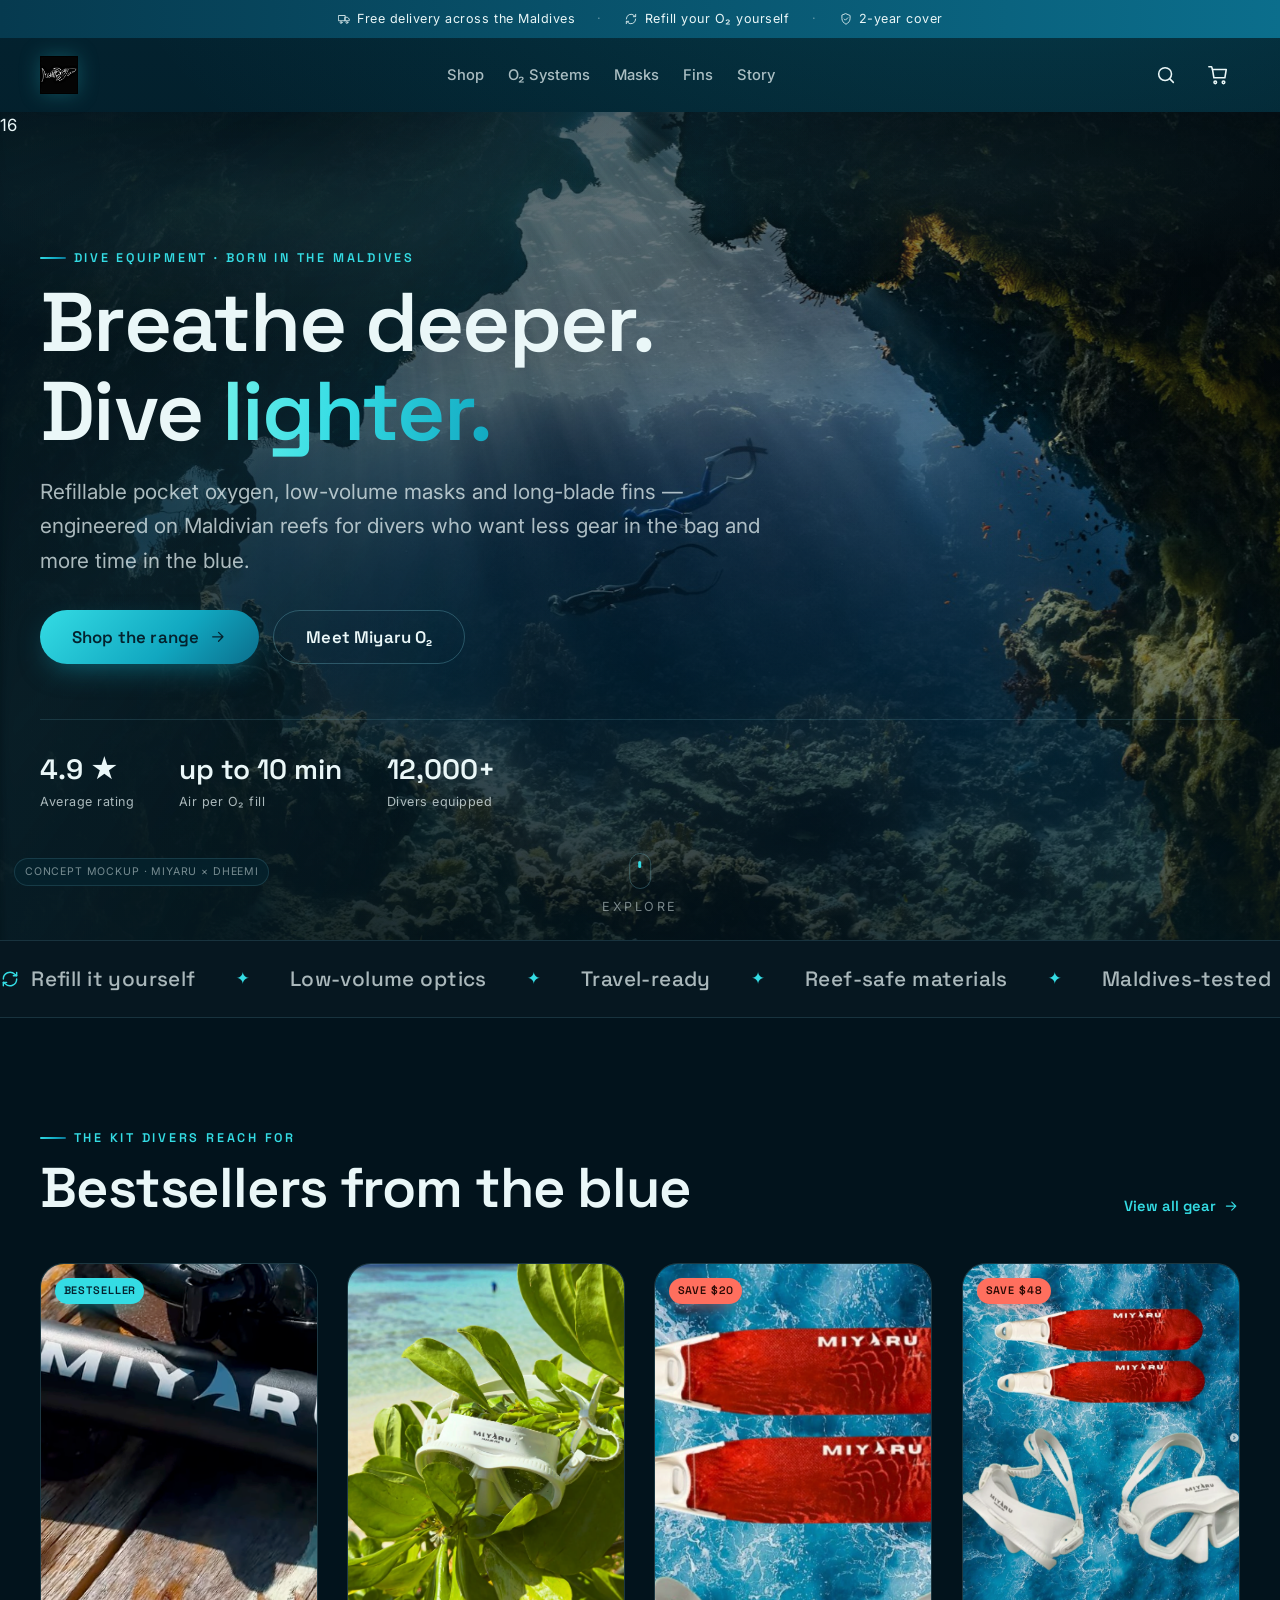
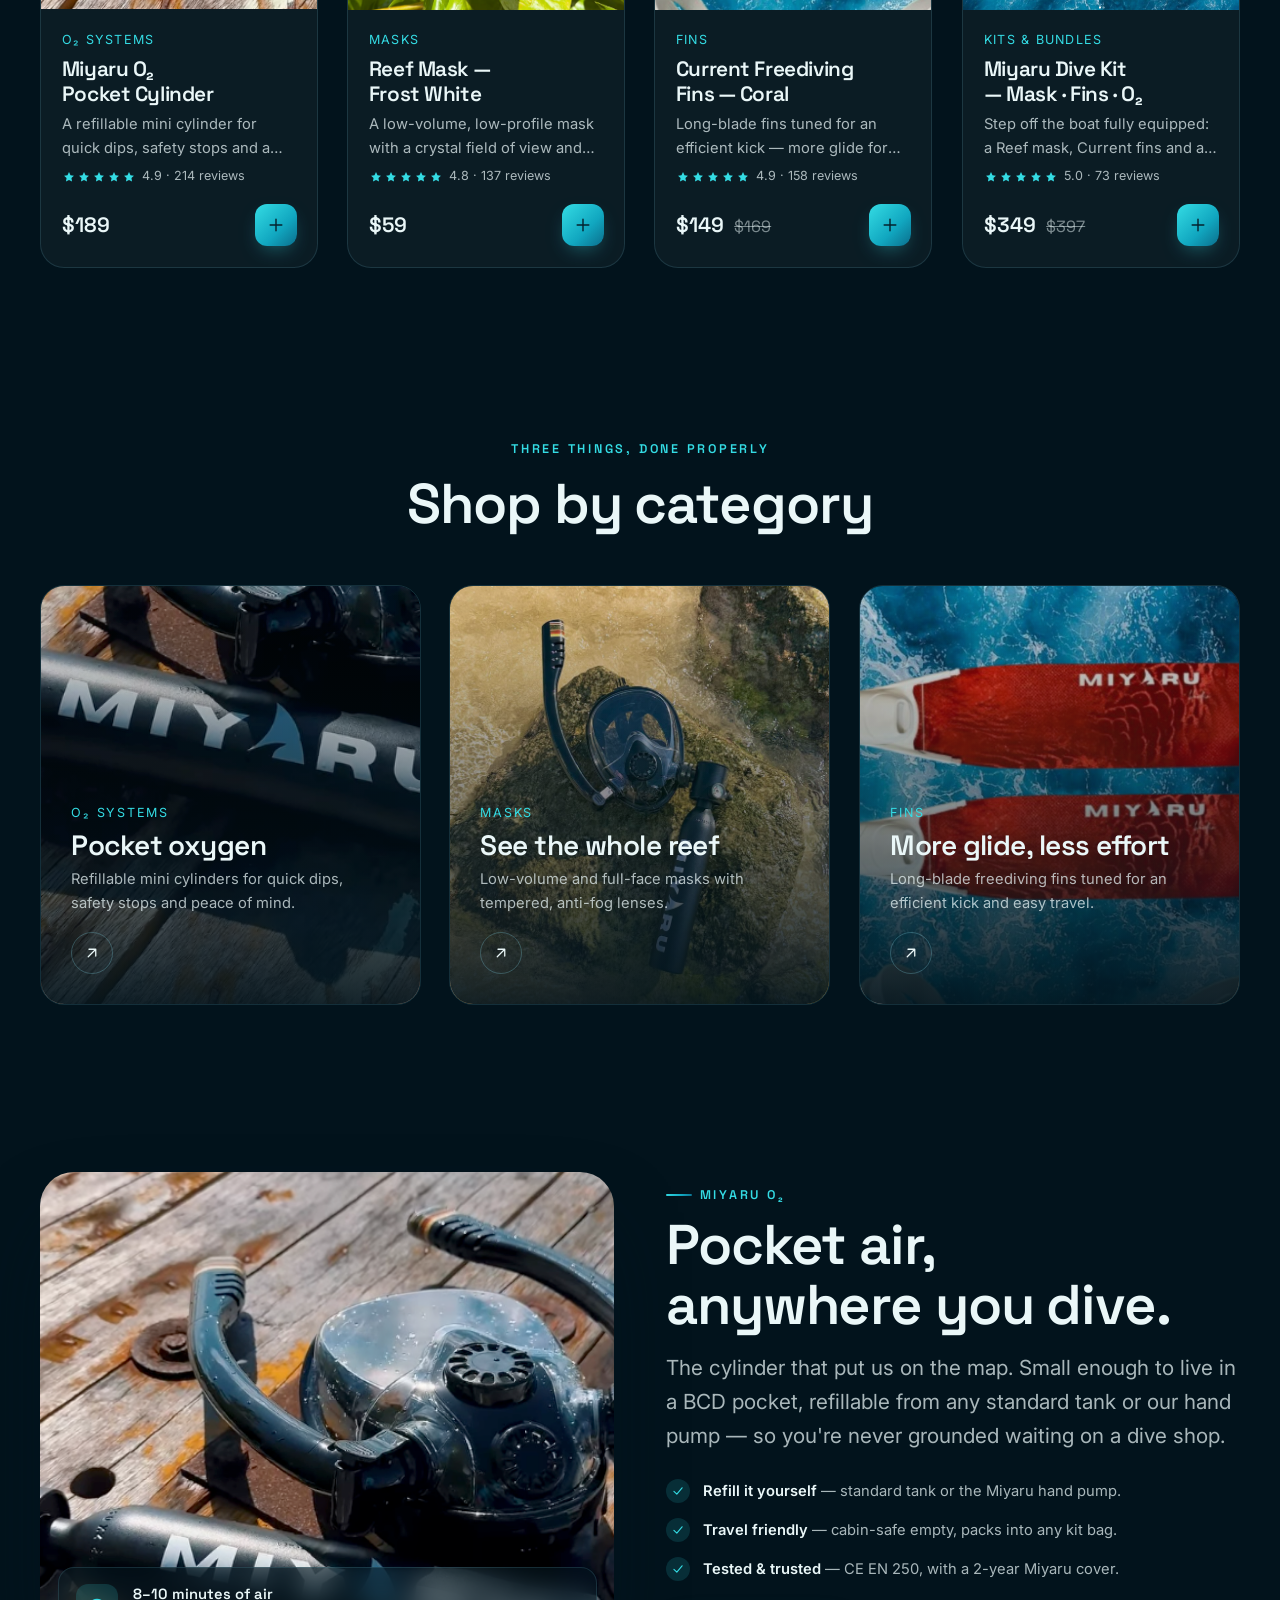
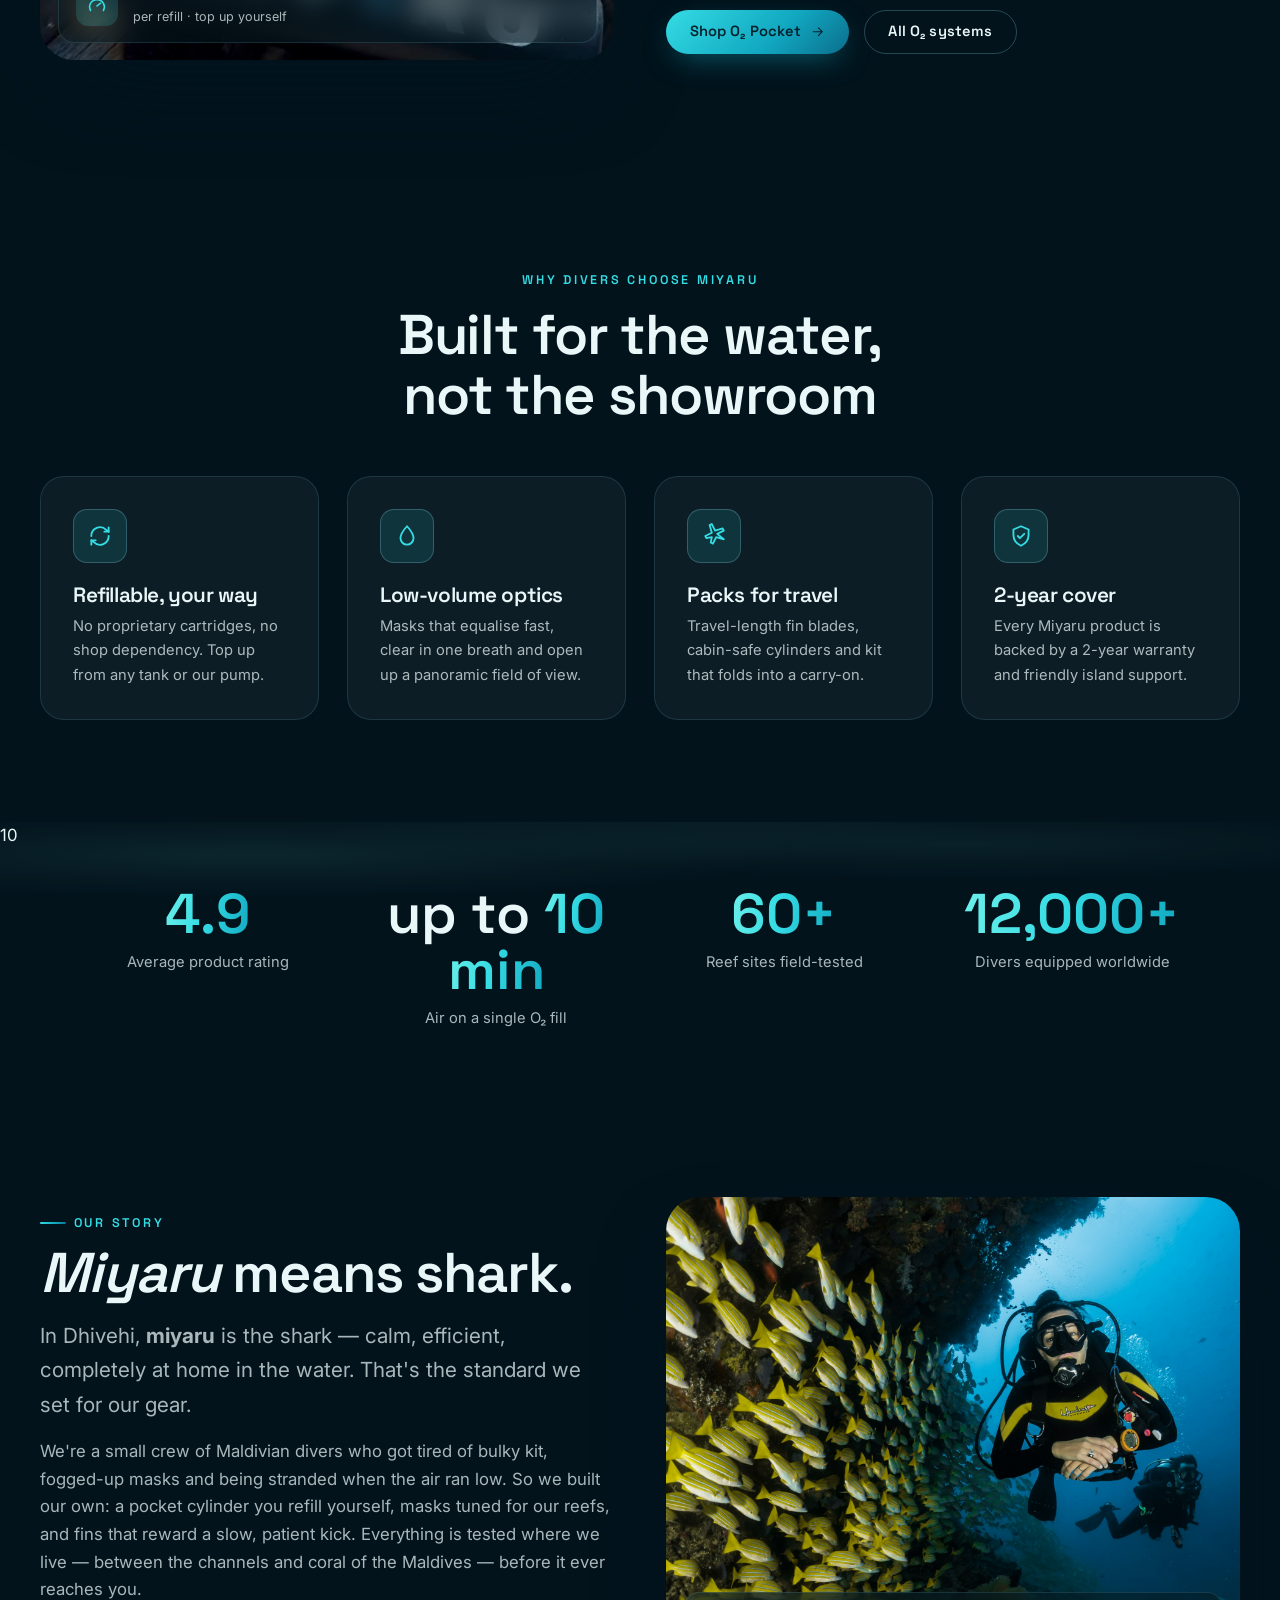
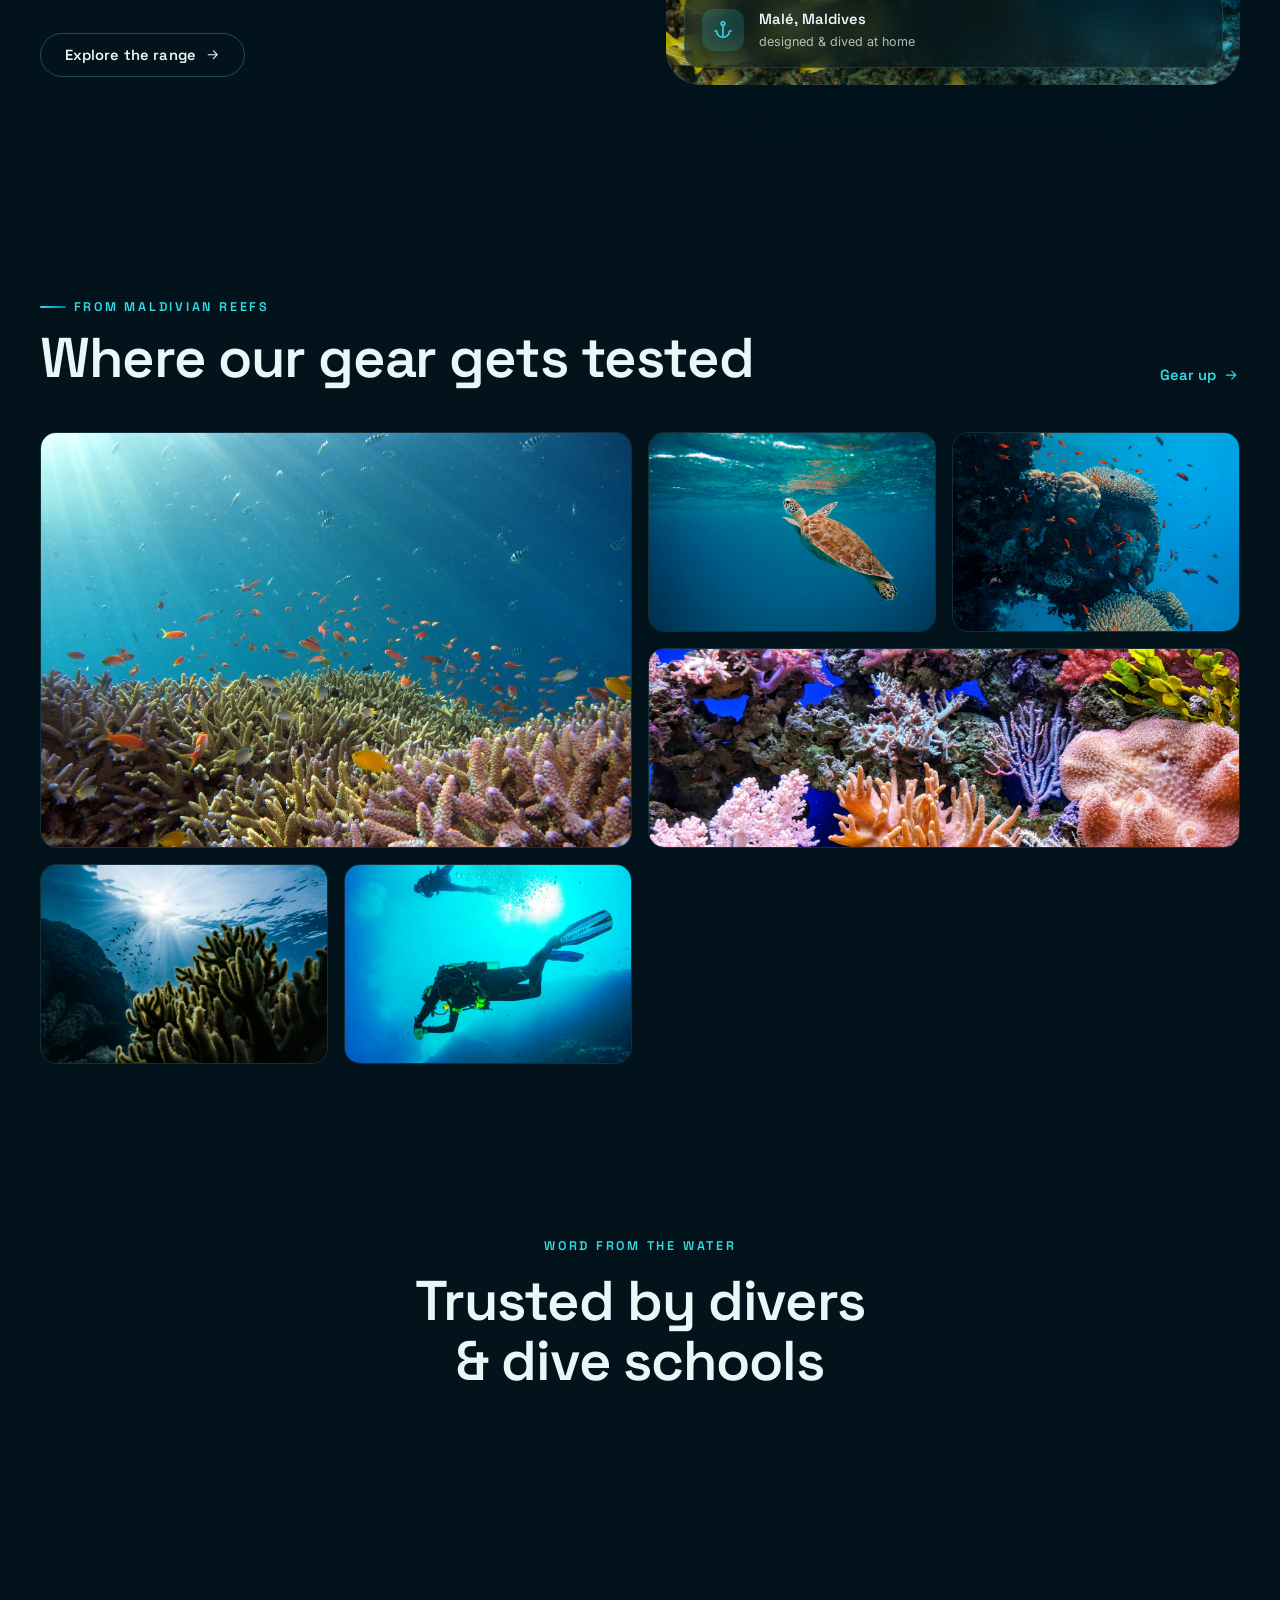
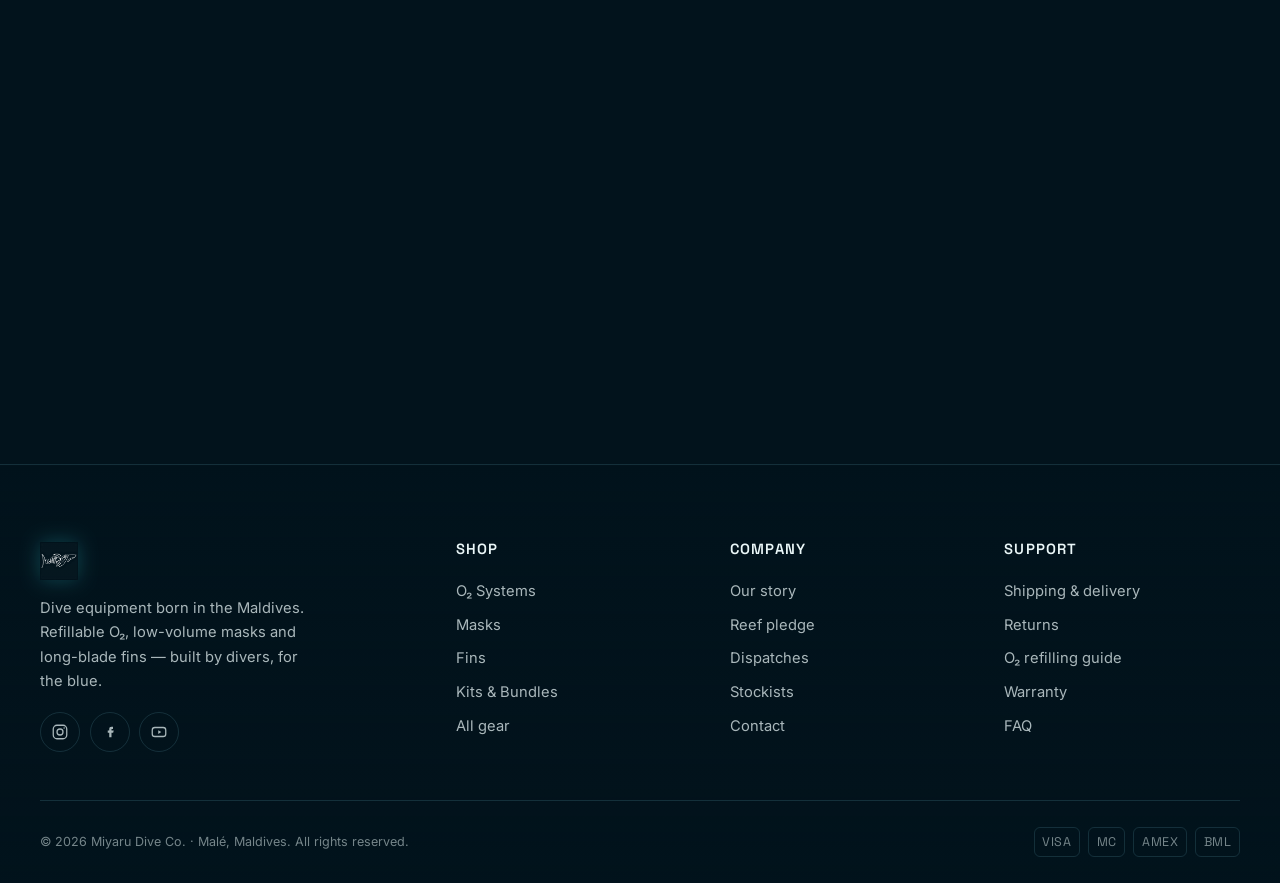
==== commit f6197a5b: "Apply multi-agent review fixes (a11y, content, design, cross-browser) - Distinct real-photo thumbnai" ====
--- a/index.html
+++ b/index.html
@@ -2,7 +2,7 @@
 <html lang="en">
 <head>
   <meta charset="UTF-8">
-  <meta name="viewport" content="width=device-width, initial-scale=1, viewport-fit=cover">
+  <meta name="viewport" content="width=device-width, initial-scale=1">
   <title>Miyaru · Dive equipment born in the Maldives</title>
   <meta name="description" content="Miyaru makes refillable pocket oxygen, low-volume masks and long-blade freediving fins — engineered on Maldivian reefs for divers who want less gear and more water.">
   <meta name="theme-color" content="#02131c">
@@ -35,7 +35,7 @@
         </div>
         <div class="hero-stats reveal d4">
           <div><div class="s-val"><span data-count="4.9"></span> ★</div><div class="s-lbl">Average rating</div></div>
-          <div><div class="s-val"><span data-count="10"></span> min</div><div class="s-lbl">Air per O₂ fill</div></div>
+          <div><div class="s-val">up to <span data-count="10"></span> min</div><div class="s-lbl">Air per O₂ fill</div></div>
           <div><div class="s-val"><span data-count="12000" data-suffix="+"></span></div><div class="s-lbl">Divers equipped</div></div>
         </div>
       </div>
@@ -75,7 +75,7 @@
           </div>
           <a class="link-arrow reveal" href="shop.html">View all gear <svg viewBox="0 0 24 24" fill="none" stroke="currentColor" stroke-width="1.7" stroke-linecap="round" stroke-linejoin="round"><path d="M5 12h14M13 6l6 6-6 6"/></svg></a>
         </div>
-        <div class="product-grid" data-featured="o2-pocket,mask-tide,fins-current,kit-explorer"></div>
+        <div class="product-grid" data-featured="o2-pocket,mask-frost,fins-current,kit-explorer"></div>
       </div>
     </section>
 
@@ -88,7 +88,7 @@
         </div>
         <div class="grid cols-3">
           <a class="cat-card reveal" href="shop.html?cat=oxygen">
-            <img src="assets/products/mask-black-tank-beach.png" alt="Miyaru O₂ cylinder and mask on a beach">
+            <img src="assets/products/o2-tank.png" alt="The MIYARU O₂ cylinder on a sunlit wooden deck">
             <div class="c-body">
               <span class="c-count">O₂ Systems</span>
               <h3>Pocket oxygen</h3>
@@ -97,7 +97,7 @@
             </div>
           </a>
           <a class="cat-card reveal d1" href="shop.html?cat=masks">
-            <img src="assets/products/mask-white-leaves.png" alt="Miyaru low-volume white dive mask resting on tropical leaves">
+            <img src="assets/products/fullface-mask-rocks.png" alt="Miyaru full-face snorkel mask and cylinder on coastal rocks">
             <div class="c-body">
               <span class="c-count">Masks</span>
               <h3>See the whole reef</h3>
@@ -106,7 +106,7 @@
             </div>
           </a>
           <a class="cat-card reveal d2" href="shop.html?cat=fins">
-            <img src="assets/products/fins-red-masks.png" alt="Miyaru coral-red freediving fins">
+            <img src="assets/products/fins-only.png" alt="Miyaru coral-red freediving fins on deep blue water">
             <div class="c-body">
               <span class="c-count">Fins</span>
               <h3>More glide, less effort</h3>
@@ -186,7 +186,7 @@
       <div class="container">
         <div class="stat-band">
           <div class="stat reveal"><div class="s-num"><span class="text-grad" data-count="4.9"></span></div><div class="s-lbl">Average product rating</div></div>
-          <div class="stat reveal d1"><div class="s-num"><span class="text-grad" data-count="10"></span><span class="text-grad"> min</span></div><div class="s-lbl">Air on a single O₂ fill</div></div>
+          <div class="stat reveal d1"><div class="s-num">up to <span class="text-grad" data-count="10"></span><span class="text-grad"> min</span></div><div class="s-lbl">Air on a single O₂ fill</div></div>
           <div class="stat reveal d2"><div class="s-num"><span class="text-grad" data-count="60" data-suffix="+"></span></div><div class="s-lbl">Reef sites field-tested</div></div>
           <div class="stat reveal d3"><div class="s-num"><span class="text-grad" data-count="12000" data-suffix="+"></span></div><div class="s-lbl">Divers equipped worldwide</div></div>
         </div>
--- a/css/styles.css
+++ b/css/styles.css
@@ -273,6 +273,7 @@
   color: var(--foam);
   border: 1px solid var(--line-strong);
   box-shadow: none;
+  -webkit-backdrop-filter: blur(6px);
   backdrop-filter: blur(6px);
 }
 .btn-ghost:hover {
@@ -334,7 +335,7 @@
   background: var(--aqua);
   box-shadow: 0 6px 18px -6px rgba(52, 220, 228, 0.7);
 }
-.badge.coral { background: var(--coral); color: #fff; box-shadow: 0 6px 18px -6px rgba(255, 111, 94, 0.7); }
+.badge.coral { background: var(--coral); color: #2a0a05; box-shadow: 0 6px 18px -6px rgba(255, 111, 94, 0.7); }
 .badge.sand  { background: var(--sand); color: #4a3e22; }
 
 /* ---------- 06 Ambient ocean effects ---------- */
@@ -550,12 +551,15 @@
 body.nav-open .hamburger span:nth-child(1) { transform: translateY(7px) rotate(45deg); }
 body.nav-open .hamburger span:nth-child(2) { opacity: 0; }
 body.nav-open .hamburger span:nth-child(3) { transform: translateY(-7px) rotate(-45deg); }
+/* Keep the toggle (and brand) clickable above the full-bleed overlay */
+body.nav-open .site-header { z-index: 66; }
+body.nav-open #navToggle { position: relative; z-index: 67; }
 
 /* Mobile nav overlay */
 .nav-overlay {
   position: fixed;
   inset: 0;
-  z-index: 45;
+  z-index: 65;
   background: linear-gradient(180deg, rgba(2,19,28,0.98), rgba(4,33,46,0.98));
   backdrop-filter: blur(14px);
   -webkit-backdrop-filter: blur(14px);
@@ -602,6 +606,7 @@
 .hero {
   position: relative;
   min-height: min(92vh, 880px);
+  min-height: min(92dvh, 880px);
   display: flex;
   align-items: center;
   overflow: hidden;
@@ -790,6 +795,7 @@
 .product-card .p-media img {
   width: 100%; height: 100%;
   object-fit: cover;
+  object-position: center 42%;
   transition: transform 0.8s var(--ease);
 }
 .product-card:hover .p-media img { transform: scale(1.06); }
@@ -994,6 +1000,7 @@
 .backdrop {
   position: fixed; inset: 0; z-index: 70;
   background: rgba(1, 12, 18, 0.6);
+  -webkit-backdrop-filter: blur(4px);
   backdrop-filter: blur(4px);
   opacity: 0; visibility: hidden;
   transition: opacity 0.4s var(--ease), visibility 0.4s;
@@ -1010,9 +1017,10 @@
   border-left: 1px solid var(--line-strong);
   box-shadow: var(--shadow-l);
   transform: translateX(100%);
-  transition: transform 0.45s var(--ease);
-}
-.cart-drawer.open { transform: translateX(0); }
+  visibility: hidden;
+  transition: transform 0.45s var(--ease), visibility 0.45s;
+}
+.cart-drawer.open { transform: translateX(0); visibility: visible; }
 .cart-head { display: flex; align-items: center; justify-content: space-between; padding: 1.2rem 1.3rem; border-bottom: 1px solid var(--line); }
 .cart-head h3 { font-size: var(--fs-md); display: flex; align-items: center; gap: 0.5rem; }
 .cart-head .c-close { width: 40px; height: 40px; border-radius: 50%; display: grid; place-items: center; transition: background 0.25s ease; }
@@ -1031,6 +1039,7 @@
   overflow: hidden; margin-top: 0.4rem;
 }
 .qty button { width: 28px; height: 28px; display: grid; place-items: center; color: var(--text-soft); transition: background 0.2s ease, color 0.2s ease; }
+.cart-line .qty button { width: 36px; height: 36px; }
 .qty button:hover { background: var(--card-2); color: var(--foam); }
 .qty span { min-width: 26px; text-align: center; font-size: var(--fs-sm); font-variant-numeric: tabular-nums; }
 .cl-remove { font-size: var(--fs-xs); color: var(--text-faint); text-align: right; margin-top: 0.3rem; transition: color 0.2s ease; }
@@ -1048,6 +1057,7 @@
   padding: 0.85rem 1.2rem;
   border-radius: 100px;
   background: rgba(5, 36, 48, 0.92);
+  -webkit-backdrop-filter: blur(10px);
   backdrop-filter: blur(10px);
   border: 1px solid var(--line-strong);
   box-shadow: var(--shadow);
@@ -1120,7 +1130,7 @@
   background: linear-gradient(160deg, #07303f, #041b26);
   border: 1px solid var(--line);
 }
-.pdp-main img { width: 100%; height: 100%; object-fit: cover; }
+.pdp-main img { width: 100%; height: 100%; object-fit: cover; object-position: center 42%; }
 .pdp-thumbs { display: flex; gap: 0.6rem; }
 .pdp-thumbs button {
   width: 72px; height: 80px;
@@ -1186,14 +1196,20 @@
 }
 .form-field input:focus, .form-field select:focus { outline: none; border-color: var(--aqua); background: rgba(52,220,228,0.06); }
 .form-field select option { background: #052430; }
-.pay-methods { display: flex; flex-direction: column; gap: 0.7rem; }
-.pay-opt { display: flex; align-items: center; gap: 0.8rem; padding: 1rem; border: 1.5px solid var(--line); border-radius: 14px; cursor: pointer; transition: all 0.25s ease; flex-wrap: wrap; }
+.pay-methods { display: flex; flex-direction: column; gap: 0.7rem; border: 0; padding: 0; margin: 0; min-width: 0; }
+.pay-legend { font-size: var(--fs-xs); letter-spacing: 0.06em; text-transform: uppercase; color: var(--text-soft); padding: 0; margin-bottom: 0.7rem; }
+.pay-opt { display: flex; align-items: center; gap: 0.8rem; padding: 1rem; border: 1.5px solid var(--line); border-radius: 14px; cursor: pointer; transition: border-color 0.25s ease, background 0.25s ease; flex-wrap: wrap; position: relative; }
 .pay-opt > span:not(.radio):not(.p-icons) { flex: 1 1 auto; min-width: 0; }
+.pay-opt input.sr-radio { position: absolute; opacity: 0; width: 1px; height: 1px; margin: 0; pointer-events: none; }
 .pay-opt:hover { border-color: var(--line-strong); }
-.pay-opt.active { border-color: var(--aqua); background: rgba(52,220,228,0.06); }
+.pay-opt.active,
+.pay-opt:has(input:checked) { border-color: var(--aqua); background: rgba(52,220,228,0.06); }
+.pay-opt:has(input:focus-visible) { outline: 2px solid var(--aqua); outline-offset: 2px; }
 .pay-opt .radio { width: 20px; height: 20px; border-radius: 50%; border: 2px solid var(--line-strong); flex-shrink: 0; display: grid; place-items: center; }
-.pay-opt.active .radio { border-color: var(--aqua); }
-.pay-opt.active .radio::after { content: ""; width: 10px; height: 10px; border-radius: 50%; background: var(--aqua); }
+.pay-opt.active .radio,
+.pay-opt:has(input:checked) .radio { border-color: var(--aqua); }
+.pay-opt.active .radio::after,
+.pay-opt:has(input:checked) .radio::after { content: ""; width: 10px; height: 10px; border-radius: 50%; background: var(--aqua); }
 .pay-opt .p-label { font-family: var(--font-display); font-weight: 600; font-size: var(--fs-sm); }
 .pay-opt .p-sub { font-size: var(--fs-xs); color: var(--text-soft); }
 .pay-opt .p-icons { margin-left: auto; display: flex; gap: 0.4rem; }
@@ -1259,6 +1275,8 @@
   border-radius: 100px;
   padding: 0.4em 0.9em;
   pointer-events: none;
+  -webkit-backdrop-filter: blur(8px);
+  backdrop-filter: blur(8px);
 }
 
 @media (prefers-reduced-motion: reduce) {
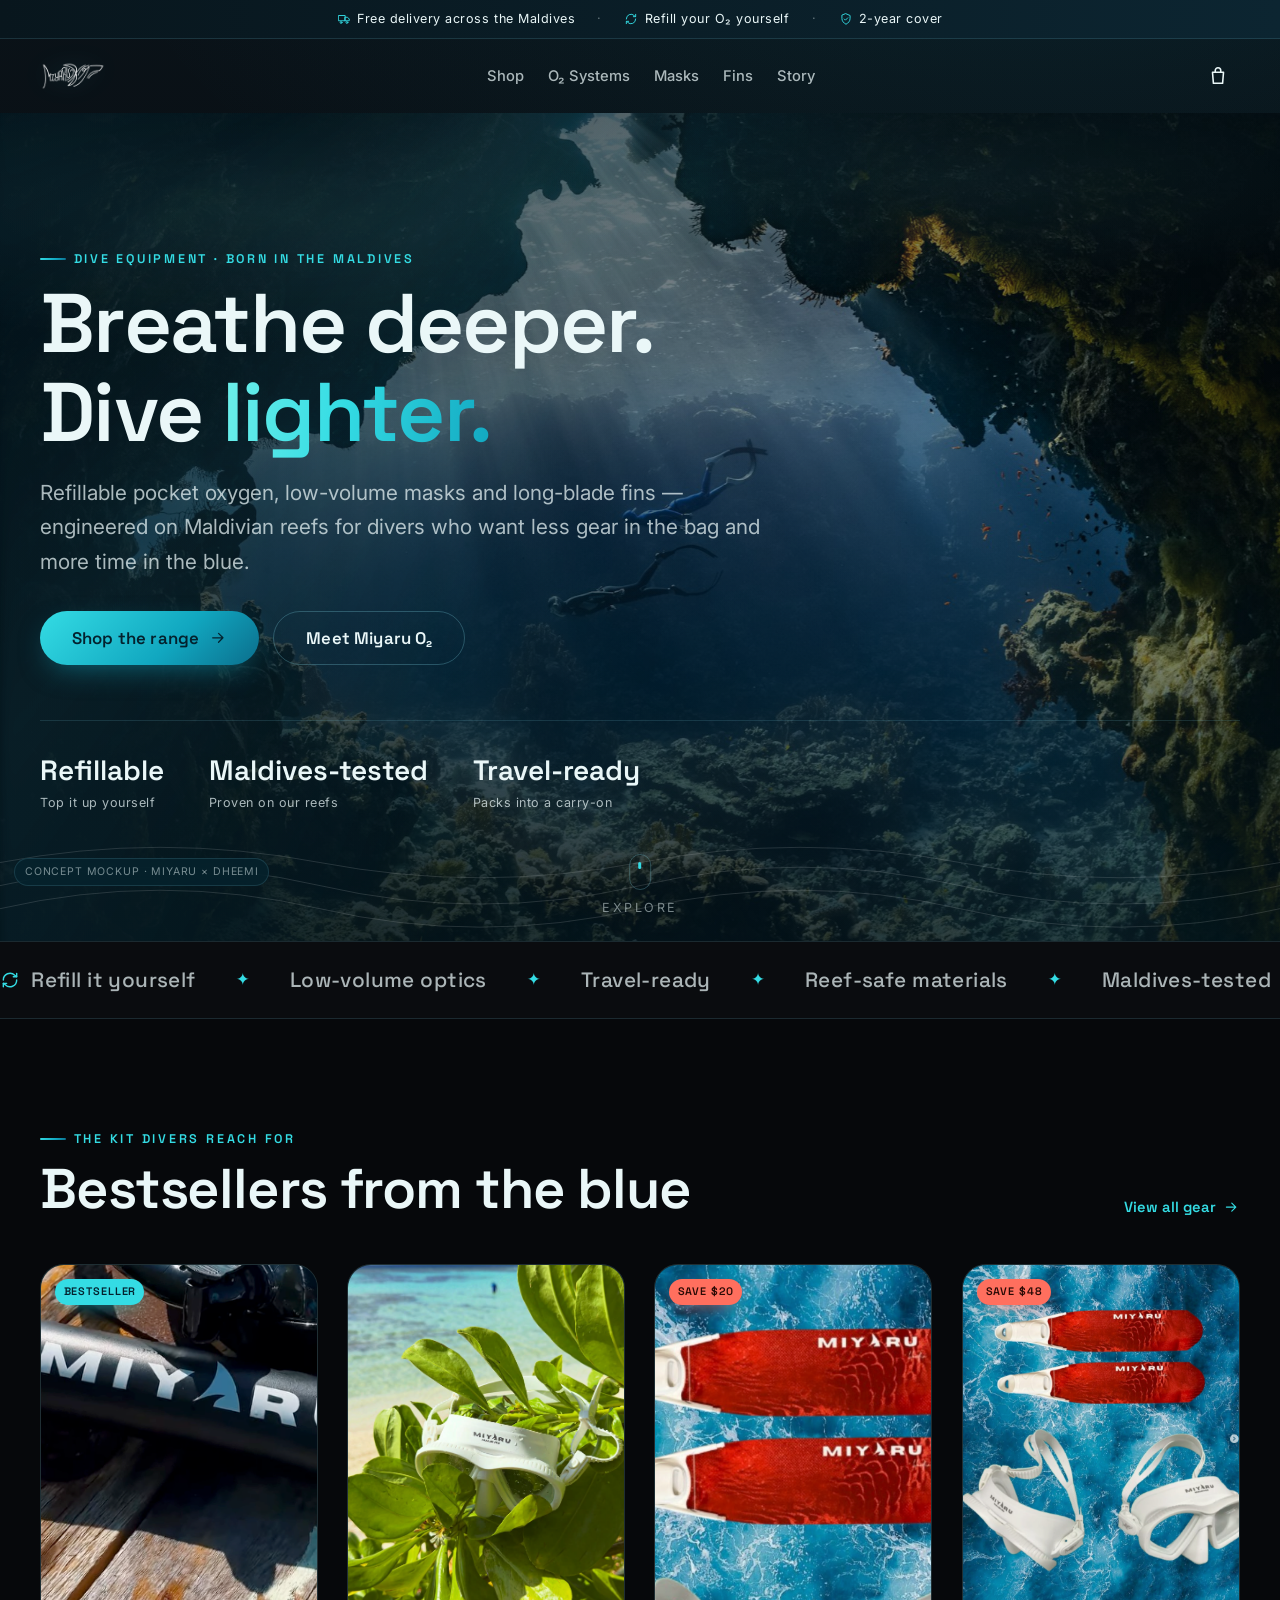
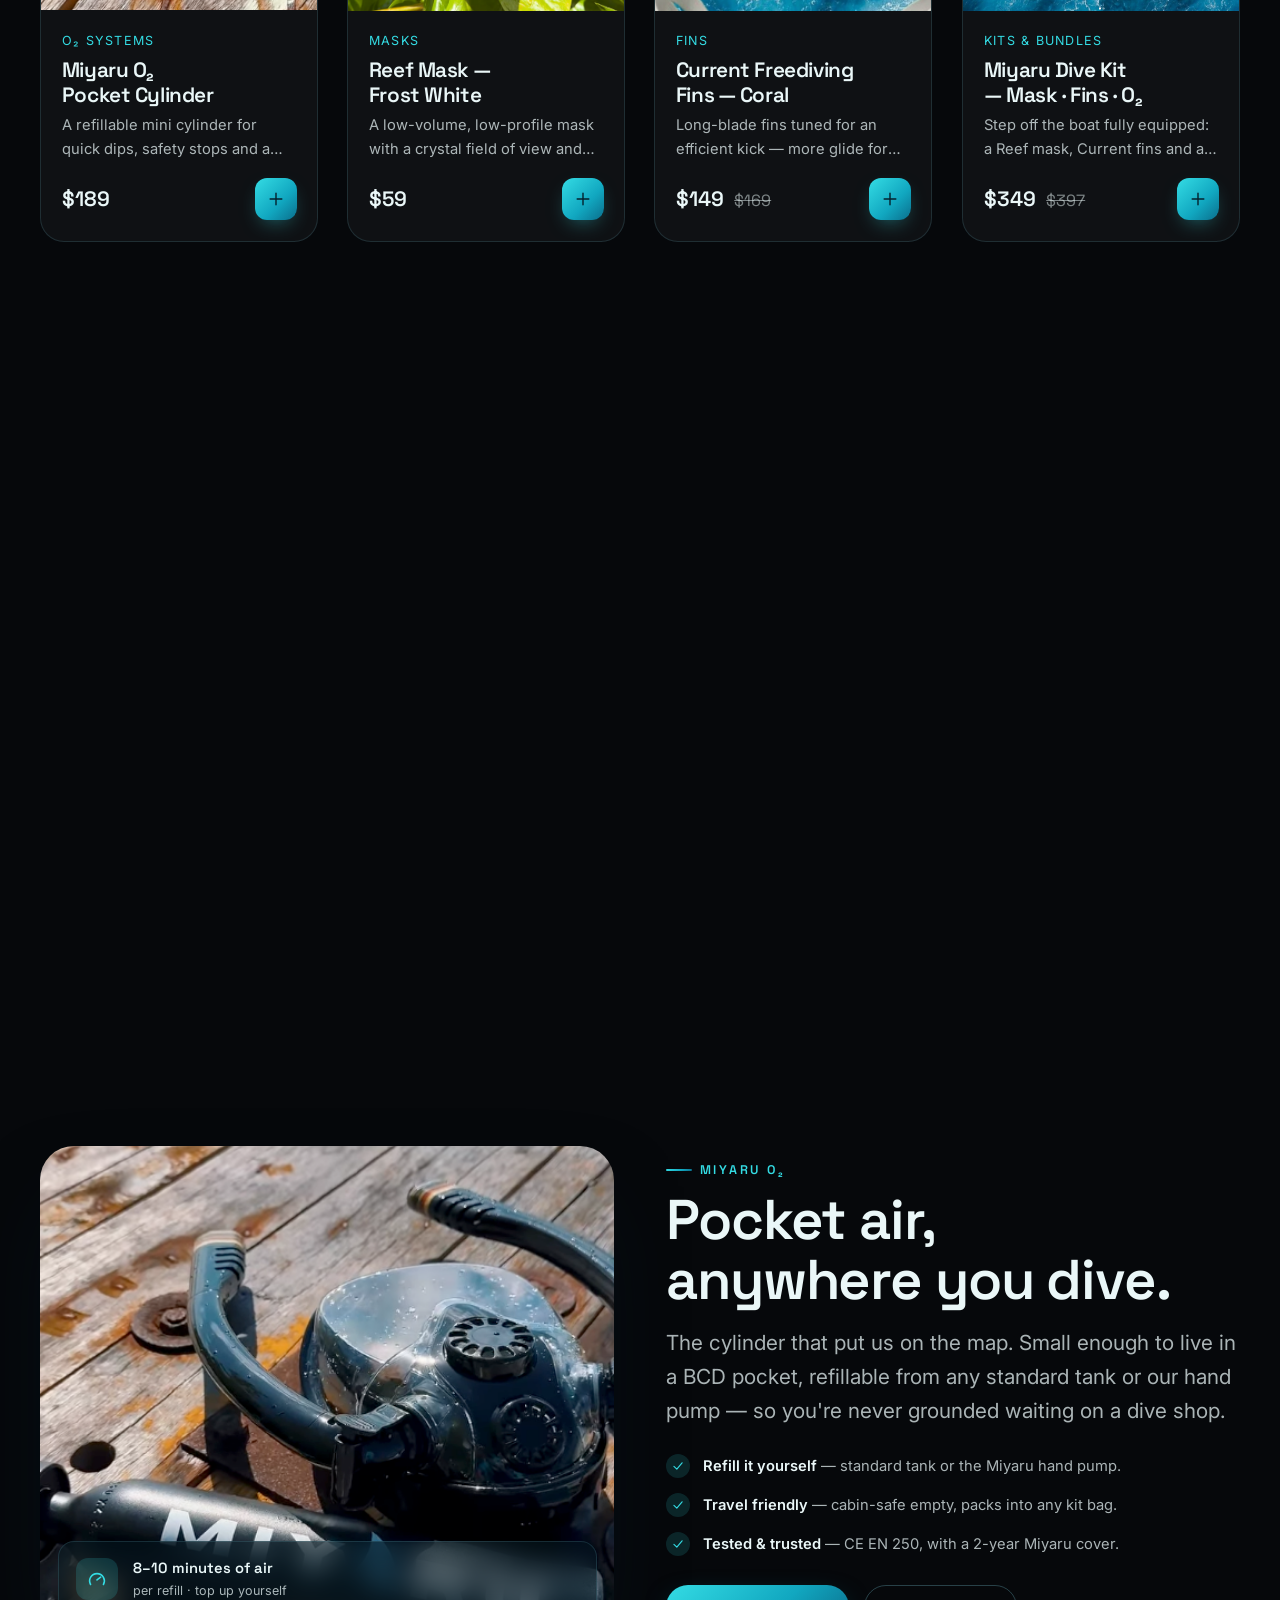
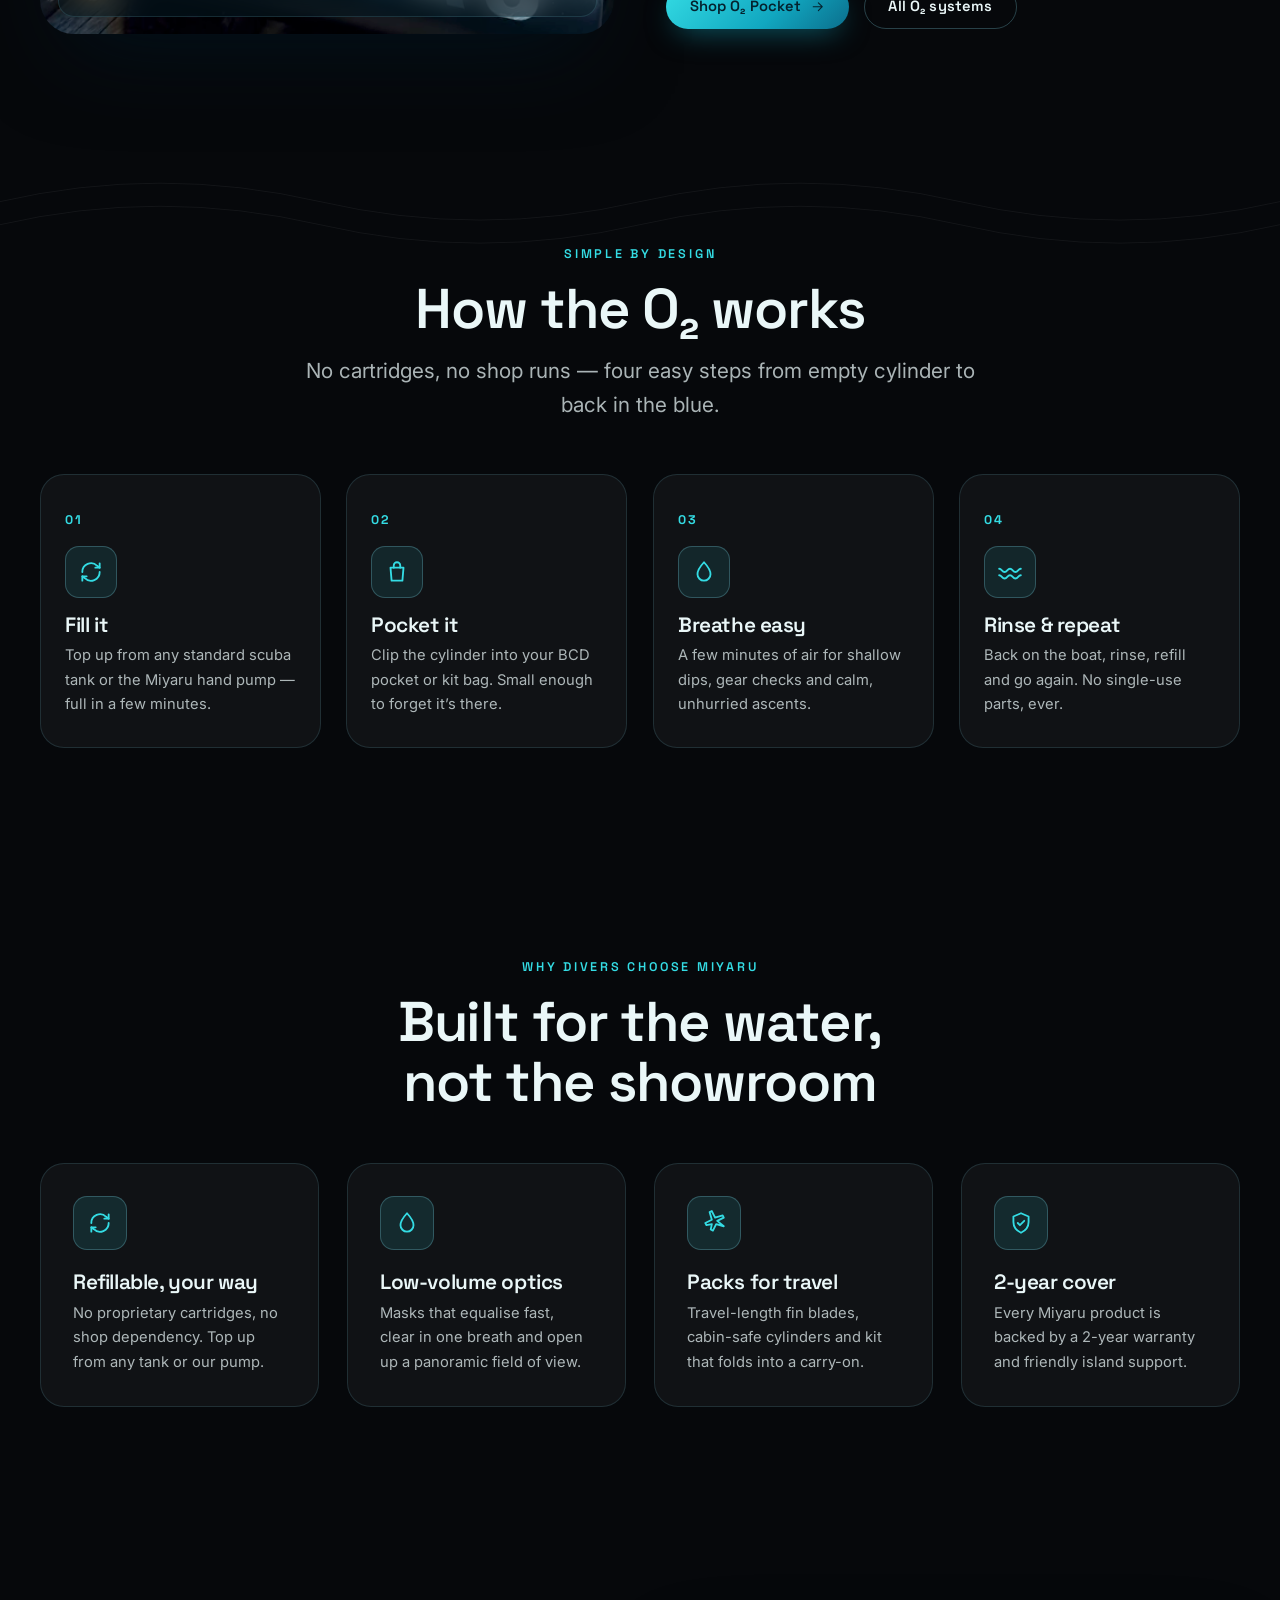
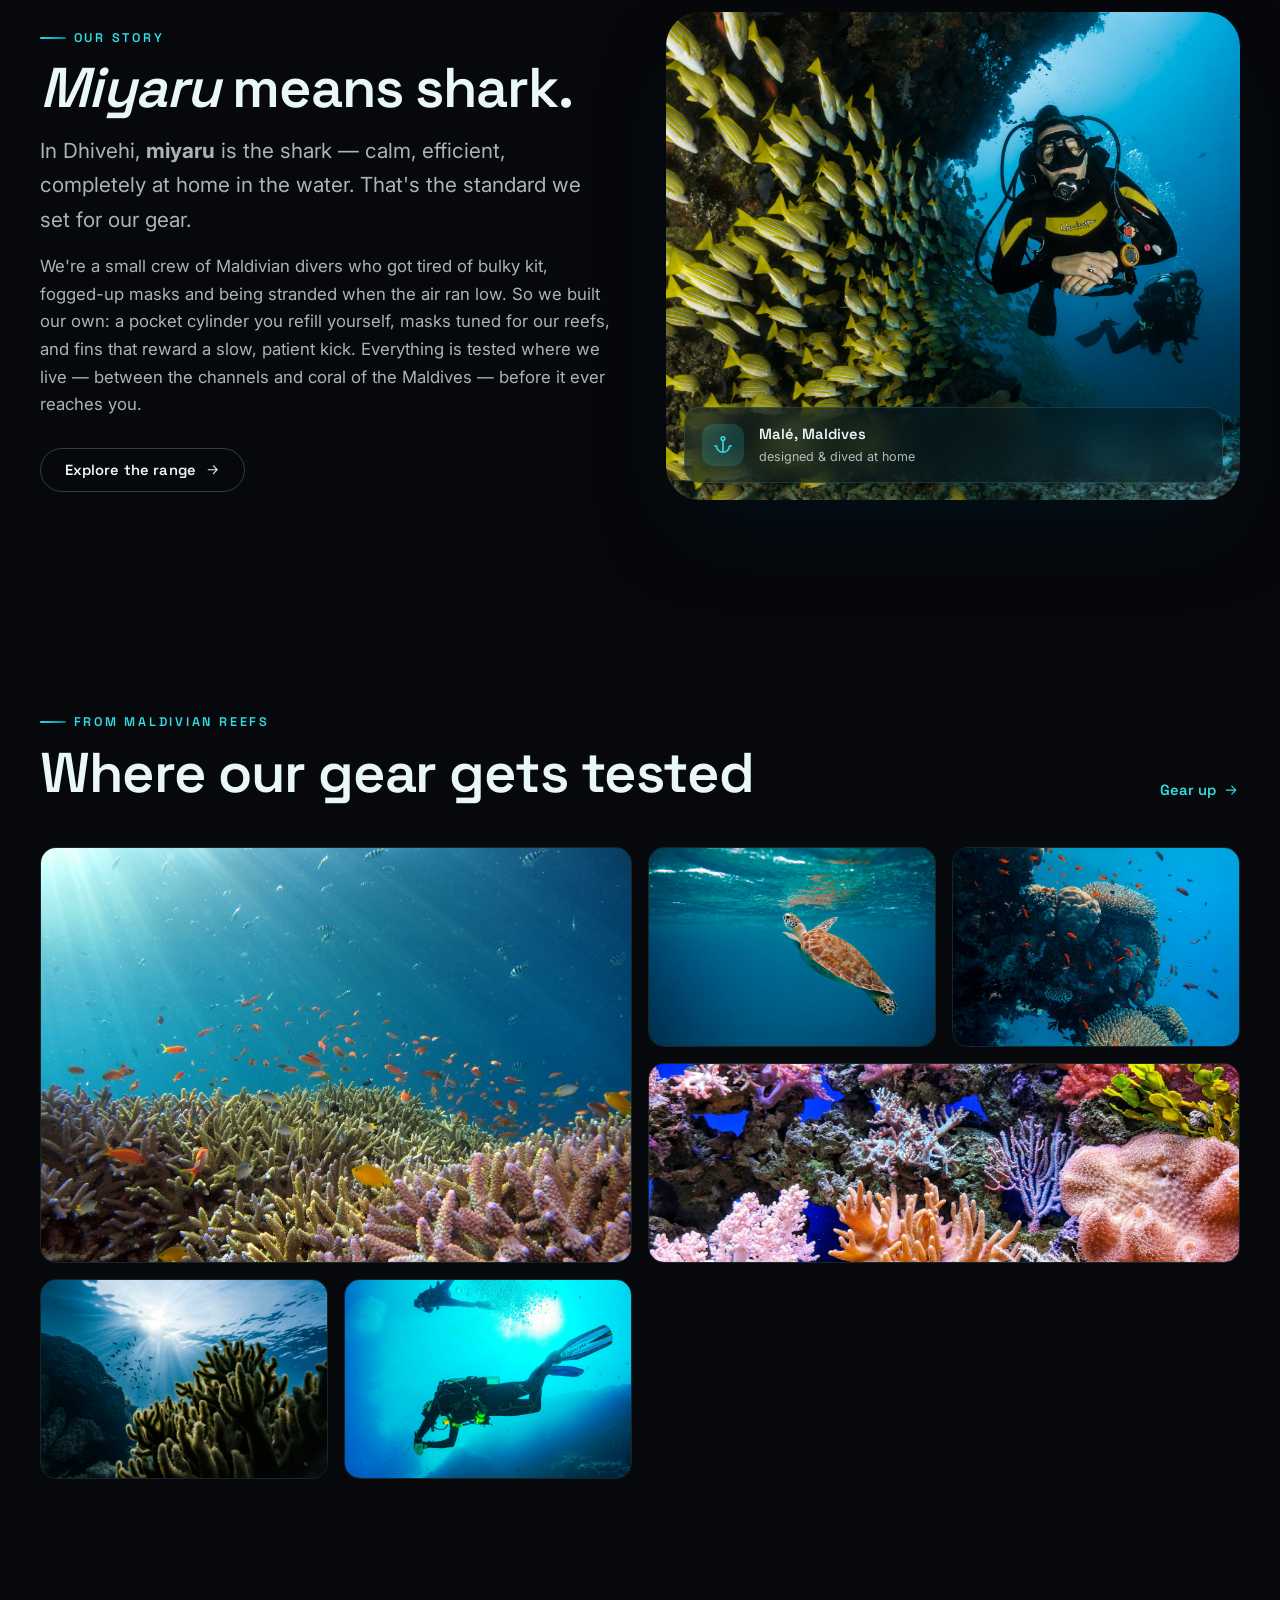
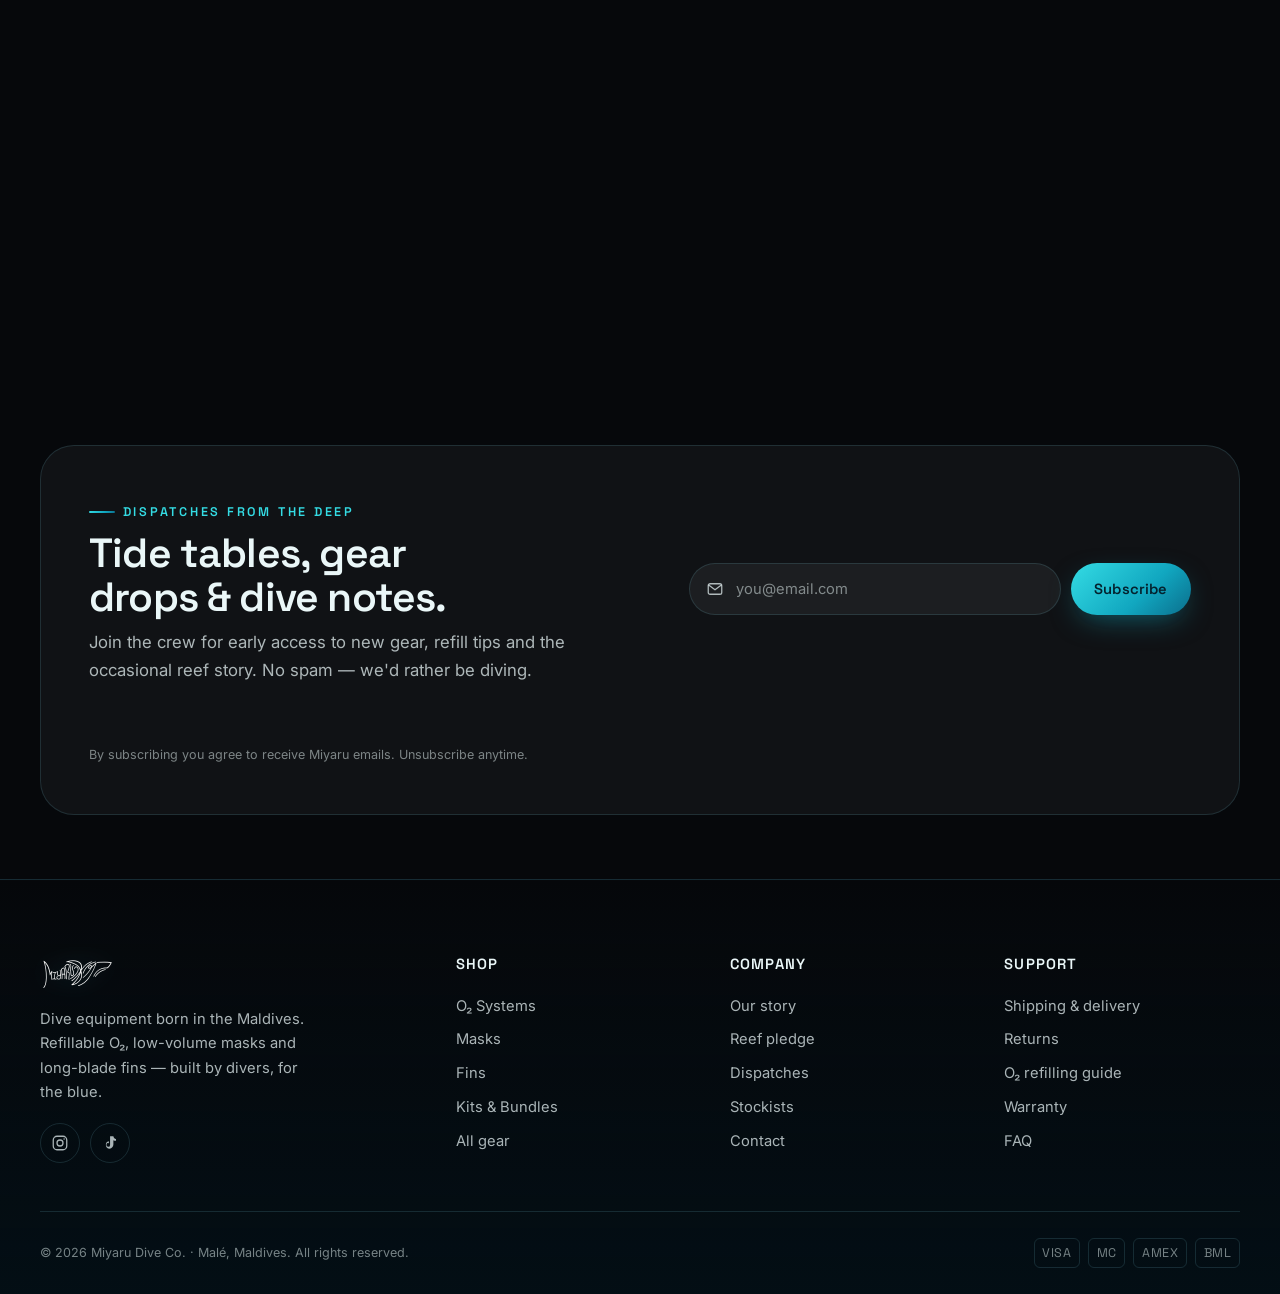
==== commit a8240d2c: "Client revisions: How-it-works, Maldives vibe, mobile header, socials - Add "How the O2 works" 4-ste" ====
--- a/index.html
+++ b/index.html
@@ -24,7 +24,8 @@
       <div class="hero-media"><img data-parallax="0.16" src="assets/img/diver-blue.jpg" alt="Two freedivers gliding through a sunlit reef cavern"></div>
       <div class="caustics"></div>
       <div class="light-rays"></div>
-      <div class="bubbles" data-count="16"></div>
+      <div class="bubbles" data-bubbles="16"></div>
+      <svg class="swell hero-swell" viewBox="0 0 1440 130" preserveAspectRatio="none" aria-hidden="true"><path d="M0 70 Q 180 30 360 70 T 720 70 T 1080 70 T 1440 70"/><path d="M0 95 Q 180 55 360 95 T 720 95 T 1080 95 T 1440 95"/><path d="M0 45 Q 180 12 360 45 T 720 45 T 1080 45 T 1440 45"/></svg>
       <div class="container wide hero-inner">
         <span class="eyebrow reveal fade">Dive equipment · born in the Maldives</span>
         <h1 class="reveal d1">Breathe deeper.<br>Dive <span class="text-grad">lighter.</span></h1>
@@ -34,9 +35,9 @@
           <a class="btn btn-ghost btn-lg" href="#o2">Meet Miyaru O₂</a>
         </div>
         <div class="hero-stats reveal d4">
-          <div><div class="s-val"><span data-count="4.9"></span> ★</div><div class="s-lbl">Average rating</div></div>
-          <div><div class="s-val">up to <span data-count="10"></span> min</div><div class="s-lbl">Air per O₂ fill</div></div>
-          <div><div class="s-val"><span data-count="12000" data-suffix="+"></span></div><div class="s-lbl">Divers equipped</div></div>
+          <div><div class="s-val">Refillable</div><div class="s-lbl">Top it up yourself</div></div>
+          <div><div class="s-val">Maldives-tested</div><div class="s-lbl">Proven on our reefs</div></div>
+          <div><div class="s-val">Travel-ready</div><div class="s-lbl">Packs into a carry-on</div></div>
         </div>
       </div>
       <a class="scroll-hint" href="#bestsellers" aria-label="Scroll to products">
@@ -144,6 +145,44 @@
             </div>
           </div>
         </div>
+      </div>
+    </section>
+
+    <!-- ============ HOW IT WORKS ============ -->
+    <section class="section" id="how">
+      <svg class="swell swell-soft" viewBox="0 0 1440 130" preserveAspectRatio="none" aria-hidden="true"><path d="M0 70 Q 180 30 360 70 T 720 70 T 1080 70 T 1440 70"/><path d="M0 95 Q 180 55 360 95 T 720 95 T 1080 95 T 1440 95"/></svg>
+      <div class="container wide">
+        <div class="section-head center">
+          <span class="eyebrow center reveal fade">Simple by design</span>
+          <h2 class="reveal">How the O₂ works</h2>
+          <p class="lede reveal d1" style="margin-inline:auto">No cartridges, no shop runs — four easy steps from empty cylinder to back in the blue.</p>
+        </div>
+        <ol class="steps">
+          <li class="step reveal">
+            <span class="step-num">01</span>
+            <span class="step-ico"><svg viewBox="0 0 24 24" fill="none" stroke="currentColor" stroke-width="1.7" stroke-linecap="round" stroke-linejoin="round"><path d="M4 12a8 8 0 0 1 13.7-5.7L20 8"/><path d="M20 4v4h-4"/><path d="M20 12a8 8 0 0 1-13.7 5.7L4 16"/><path d="M4 20v-4h4"/></svg></span>
+            <h3>Fill it</h3>
+            <p>Top up from any standard scuba tank or the Miyaru hand pump — full in a few minutes.</p>
+          </li>
+          <li class="step reveal d1">
+            <span class="step-num">02</span>
+            <span class="step-ico"><svg viewBox="0 0 24 24" fill="none" stroke="currentColor" stroke-width="1.7" stroke-linecap="round" stroke-linejoin="round"><path d="M6 8h12l-1 12H7z"/><path d="M9 8V6a3 3 0 0 1 6 0v2"/></svg></span>
+            <h3>Pocket it</h3>
+            <p>Clip the cylinder into your BCD pocket or kit bag. Small enough to forget it’s there.</p>
+          </li>
+          <li class="step reveal d2">
+            <span class="step-num">03</span>
+            <span class="step-ico"><svg viewBox="0 0 24 24" fill="none" stroke="currentColor" stroke-width="1.7" stroke-linecap="round" stroke-linejoin="round"><path d="M12 3s6 6.5 6 11a6 6 0 0 1-12 0c0-4.5 6-11 6-11z"/></svg></span>
+            <h3>Breathe easy</h3>
+            <p>A few minutes of air for shallow dips, gear checks and calm, unhurried ascents.</p>
+          </li>
+          <li class="step reveal d3">
+            <span class="step-num">04</span>
+            <span class="step-ico"><svg viewBox="0 0 24 24" fill="none" stroke="currentColor" stroke-width="1.7" stroke-linecap="round" stroke-linejoin="round"><path d="M2 9c2.5 0 2.5 3 5 3s2.5-3 5-3 2.5 3 5 3 2.5-3 5-3"/><path d="M2 15c2.5 0 2.5 3 5 3s2.5-3 5-3 2.5 3 5 3 2.5-3 5-3"/></svg></span>
+            <h3>Rinse &amp; repeat</h3>
+            <p>Back on the boat, rinse, refill and go again. No single-use parts, ever.</p>
+          </li>
+        </ol>
       </div>
     </section>
 
@@ -179,20 +218,6 @@
       </div>
     </section>
 
-    <!-- ============ STATS BAND ============ -->
-    <section class="section tight" style="position:relative;overflow:hidden">
-      <div class="caustics"></div>
-      <div class="bubbles" data-count="10"></div>
-      <div class="container">
-        <div class="stat-band">
-          <div class="stat reveal"><div class="s-num"><span class="text-grad" data-count="4.9"></span></div><div class="s-lbl">Average product rating</div></div>
-          <div class="stat reveal d1"><div class="s-num">up to <span class="text-grad" data-count="10"></span><span class="text-grad"> min</span></div><div class="s-lbl">Air on a single O₂ fill</div></div>
-          <div class="stat reveal d2"><div class="s-num"><span class="text-grad" data-count="60" data-suffix="+"></span></div><div class="s-lbl">Reef sites field-tested</div></div>
-          <div class="stat reveal d3"><div class="s-num"><span class="text-grad" data-count="12000" data-suffix="+"></span></div><div class="s-lbl">Divers equipped worldwide</div></div>
-        </div>
-      </div>
-    </section>
-
     <!-- ============ STORY ============ -->
     <section class="section" id="story">
       <div class="container wide">
@@ -295,7 +320,7 @@
       <div class="container wide">
         <div class="cta-band reveal fade">
           <img src="assets/img/deep-blue.jpg" alt="">
-          <div class="bubbles" data-count="12"></div>
+          <div class="bubbles" data-bubbles="12"></div>
           <span class="eyebrow center" style="justify-content:center">Ready when you are</span>
           <h2 style="margin:1rem 0">Your next dive starts here.</h2>
           <p class="lede">Pick your kit, pack it light, and meet us in the blue. Free delivery across the Maldives, worldwide shipping on request.</p>
--- a/css/styles.css
+++ b/css/styles.css
@@ -32,10 +32,10 @@
 
 /* ---------- 01 Tokens & theme ---------- */
 :root {
-  /* Ocean palette */
-  --abyss:   #02131c;
-  --deep:    #04212e;
-  --ocean:   #063a4f;
+  /* Ocean palette — blackish base, ocean accents */
+  --abyss:   #06080b;
+  --deep:    #0a1116;
+  --ocean:   #0e2a36;
   --tide:    #0b6e8c;
   --lagoon:  #11a7c0;
   --aqua:    #34dce4;
@@ -62,7 +62,7 @@
 
   /* Brand gradients */
   --grad-aqua:  linear-gradient(135deg, var(--aqua) 0%, var(--lagoon) 60%, var(--tide) 100%);
-  --grad-deep:  linear-gradient(180deg, #03222f 0%, #02131c 100%);
+  --grad-deep:  linear-gradient(180deg, #0a1218 0%, #06080b 100%);
   --grad-text:  linear-gradient(100deg, var(--aqua-2), var(--aqua) 45%, var(--lagoon));
 
   /* Type */
@@ -139,8 +139,8 @@
   inset: 0;
   z-index: -2;
   background:
-    radial-gradient(120% 80% at 80% -10%, rgba(17, 167, 192, 0.18), transparent 60%),
-    radial-gradient(90% 70% at 0% 100%, rgba(11, 110, 140, 0.20), transparent 55%),
+    radial-gradient(120% 80% at 80% -10%, rgba(17, 167, 192, 0.10), transparent 60%),
+    radial-gradient(90% 70% at 0% 100%, rgba(11, 110, 140, 0.12), transparent 55%),
     var(--grad-deep);
 }
 
@@ -427,7 +427,8 @@
 .announce {
   position: relative;
   z-index: 60;
-  background: linear-gradient(90deg, var(--ocean), var(--tide));
+  background: linear-gradient(90deg, #08161d, #0c2531);
+  border-bottom: 1px solid var(--line);
   color: var(--foam);
   font-size: var(--fs-xs);
   letter-spacing: 0.04em;
@@ -442,7 +443,7 @@
   text-align: center;
 }
 .announce .a-item { display: inline-flex; align-items: center; gap: 0.5em; white-space: nowrap; }
-.announce .a-item svg { width: 14px; height: 14px; opacity: 0.85; }
+.announce .a-item svg { width: 14px; height: 14px; color: var(--aqua); opacity: 0.95; }
 .announce .a-sep { opacity: 0.4; }
 
 .site-header {
@@ -468,11 +469,11 @@
 
 .brand { display: inline-flex; align-items: center; gap: 0.7rem; flex-shrink: 0; }
 .brand img {
-  height: 38px;
+  height: 30px;
   width: auto;
-  mix-blend-mode: screen; /* drops the black logo background on dark header */
-  filter: drop-shadow(0 0 10px rgba(52, 220, 228, 0.25));
-}
+  filter: drop-shadow(0 0 12px rgba(52, 220, 228, 0.22));
+}
+.footer-brand .brand img { height: 34px; }
 .brand .wordmark {
   font-family: var(--font-display);
   font-weight: 600;
@@ -521,18 +522,20 @@
 .icon-btn svg { width: 22px; height: 22px; }
 .cart-count {
   position: absolute;
-  top: 4px; right: 2px;
-  min-width: 18px; height: 18px;
+  top: 6px; right: 6px;
+  min-width: 16px; height: 16px;
   padding: 0 4px;
   display: inline-flex; align-items: center; justify-content: center;
   font-family: var(--font-display);
-  font-size: 0.66rem;
+  font-size: 0.6rem;
   font-weight: 700;
+  line-height: 1;
   border-radius: 100px;
   background: var(--coral);
-  color: #fff;
+  color: #2a0a05;
   box-shadow: 0 0 0 2px var(--abyss);
   transform: scale(0);
+  transform-origin: center;
   transition: transform 0.3s var(--ease);
 }
 .cart-count.show { transform: scale(1); }
@@ -727,6 +730,38 @@
   opacity: 0; transition: opacity 0.4s ease;
 }
 .feature-card:hover::after { opacity: 1; }
+
+/* ---------- How it works (steps) ---------- */
+#how { position: relative; overflow: hidden; }
+.steps {
+  list-style: none;
+  display: grid;
+  grid-template-columns: repeat(4, minmax(0, 1fr));
+  gap: clamp(1rem, 2.2vw, 1.6rem);
+  position: relative;
+  z-index: 1;
+}
+.step {
+  position: relative;
+  padding: clamp(1.4rem, 3vw, 1.9rem) clamp(1.2rem, 2.4vw, 1.5rem);
+  border-radius: var(--radius-l);
+  background: var(--card);
+  border: 1px solid var(--line);
+  transition: transform 0.5s var(--ease), border-color 0.4s ease, background 0.4s ease;
+}
+.step:hover { transform: translateY(-6px); border-color: var(--line-strong); background: var(--card-2); }
+.step-num { font-family: var(--font-display); font-size: var(--fs-xs); font-weight: 700; letter-spacing: 0.18em; color: var(--aqua); }
+.step-ico { display: grid; place-items: center; width: 52px; height: 52px; margin: 0.8rem 0 1rem; border-radius: 14px; background: rgba(52, 220, 228, 0.10); border: 1px solid var(--line-strong); color: var(--aqua); }
+.step-ico svg { width: 26px; height: 26px; }
+.step h3 { font-size: var(--fs-md); margin-bottom: 0.45rem; }
+.step p { font-size: var(--fs-sm); color: var(--text-soft); }
+
+/* ---------- White ocean swell lines (subtle Maldives motif) ---------- */
+.swell { position: absolute; left: 0; right: 0; width: 100%; height: clamp(64px, 11vw, 120px); fill: none; stroke: #ffffff; stroke-width: 1; opacity: 0.07; pointer-events: none; z-index: 0; }
+.swell path { vector-effect: non-scaling-stroke; }
+.hero-swell { bottom: 0; opacity: 0.13; z-index: 1; animation: swell-drift 16s ease-in-out infinite alternate; }
+.swell-soft { top: 0; opacity: 0.05; }
+@keyframes swell-drift { from { transform: translateX(-1.6%); } to { transform: translateX(1.6%); } }
 
 /* ---------- 11 Category cards ---------- */
 .cat-card {
@@ -1313,6 +1348,7 @@
 
 @media (max-width: 760px) {
   .cols-3, .cols-4 { grid-template-columns: repeat(2, minmax(0, 1fr)); }
+  .steps { grid-template-columns: repeat(2, minmax(0, 1fr)); }
   .stat-band { grid-template-columns: repeat(2, 1fr); row-gap: 2rem; }
   .gallery { grid-template-columns: repeat(2, 1fr); }
   .g-wide { grid-column: span 2; }
@@ -1324,6 +1360,7 @@
 
 @media (max-width: 540px) {
   .cols-2, .cols-3, .cols-4 { grid-template-columns: 1fr; }
+  .steps { grid-template-columns: 1fr; }
   .product-grid { grid-template-columns: repeat(auto-fill, minmax(min(100%, 160px), 1fr)); gap: 0.8rem; }
   .footer-grid { grid-template-columns: 1fr 1fr; }
   .form-grid { grid-template-columns: 1fr; }
